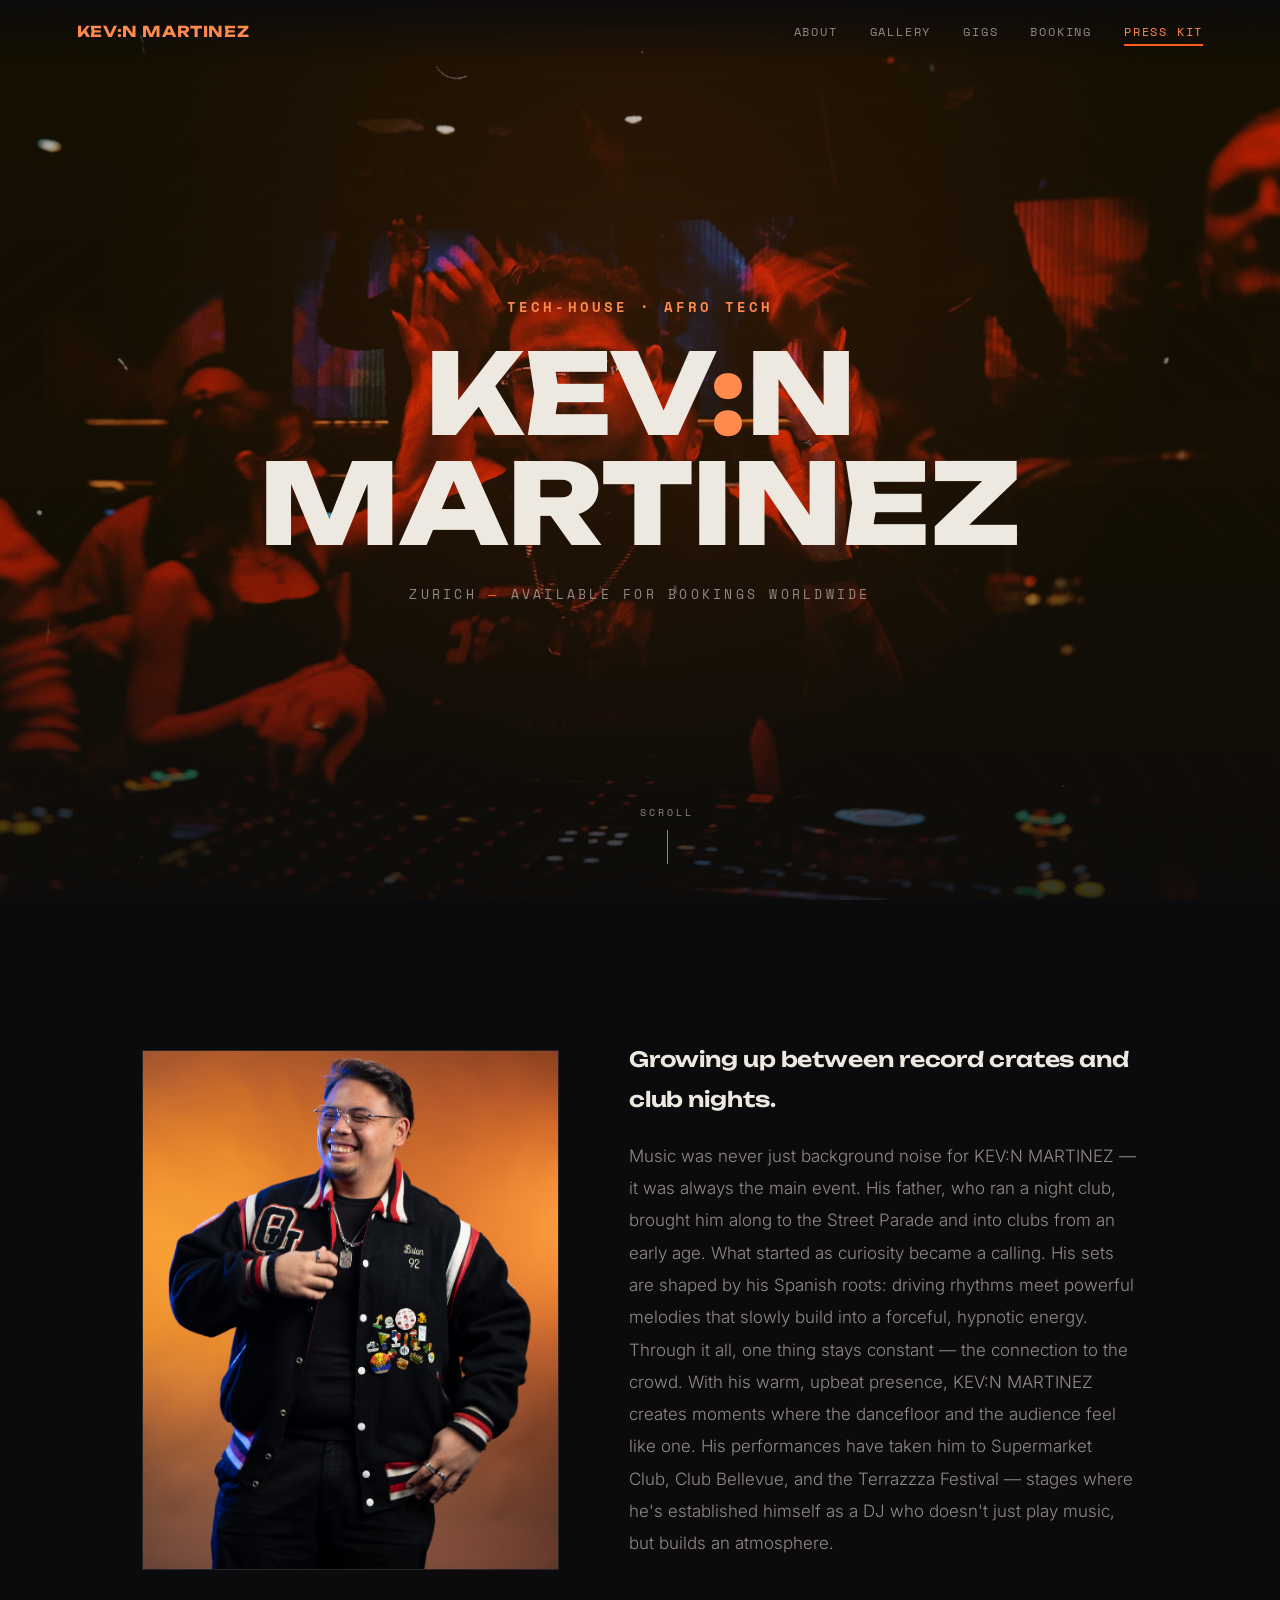
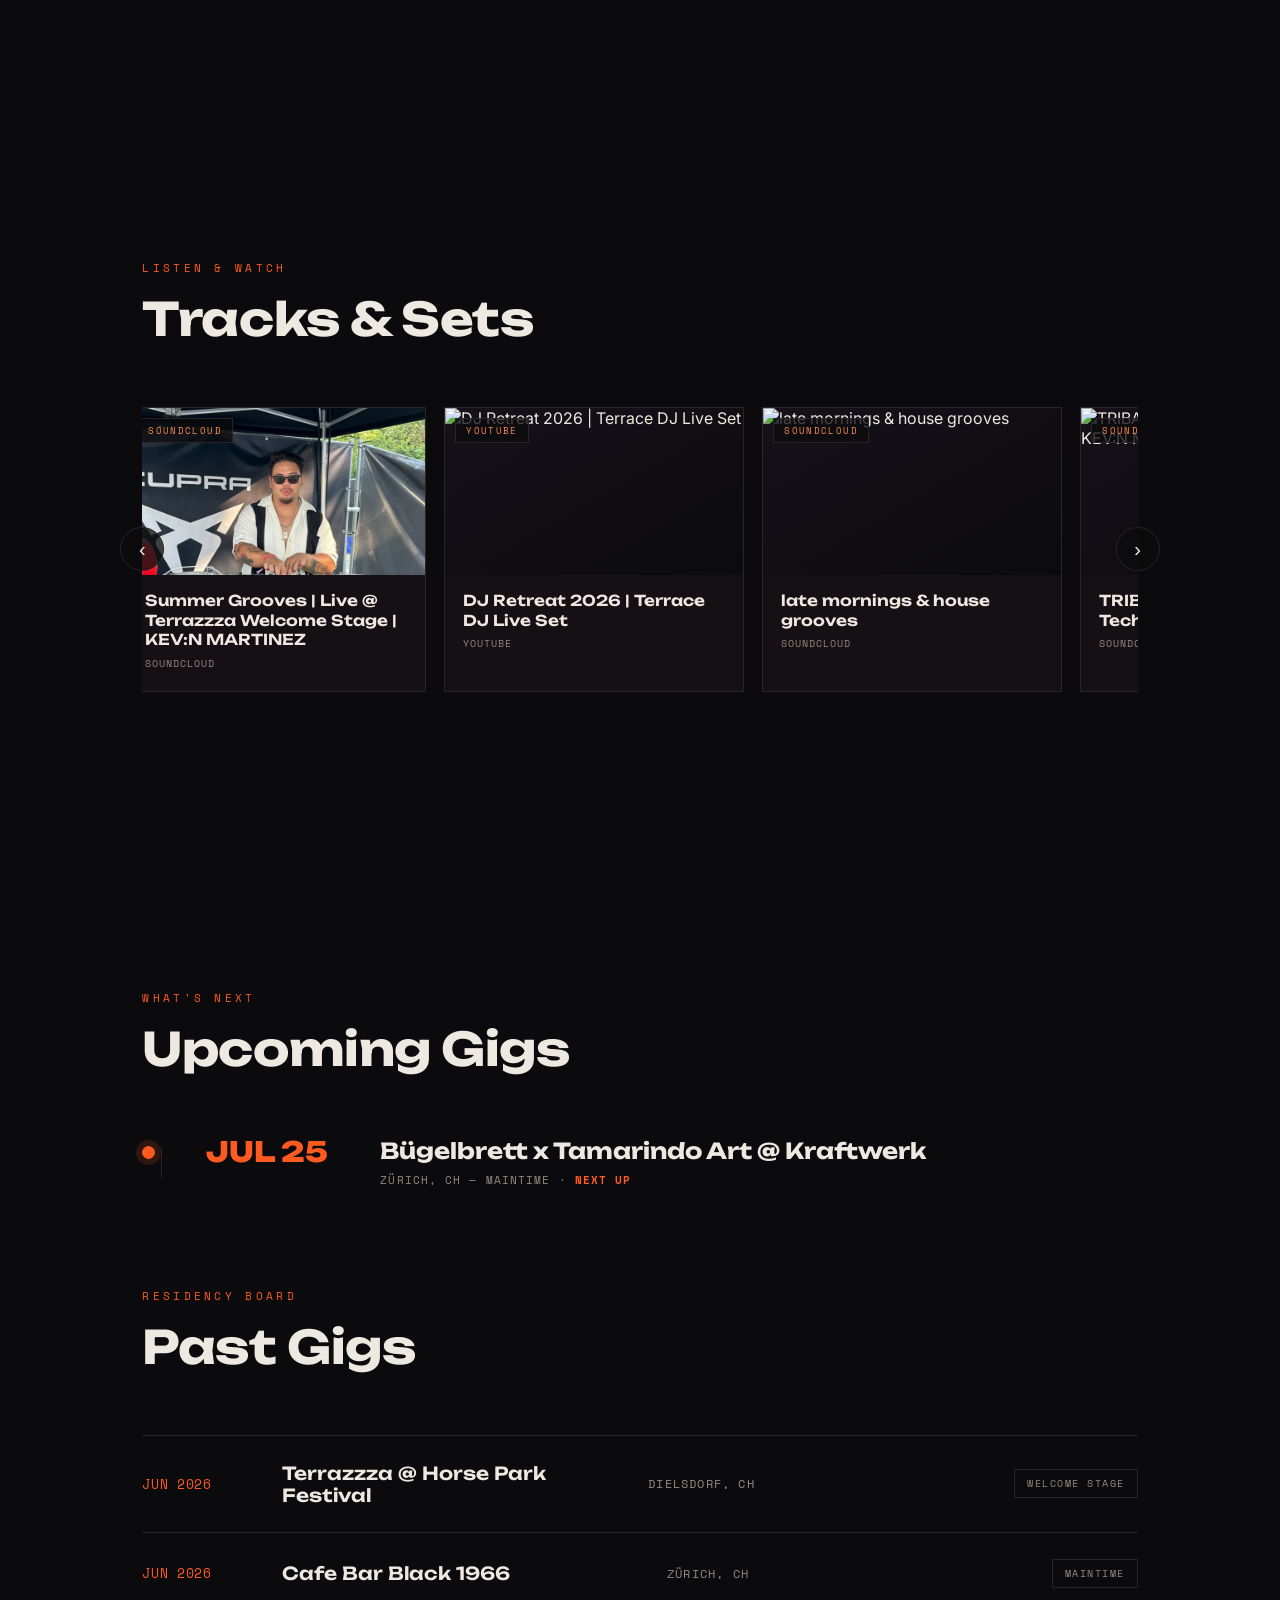
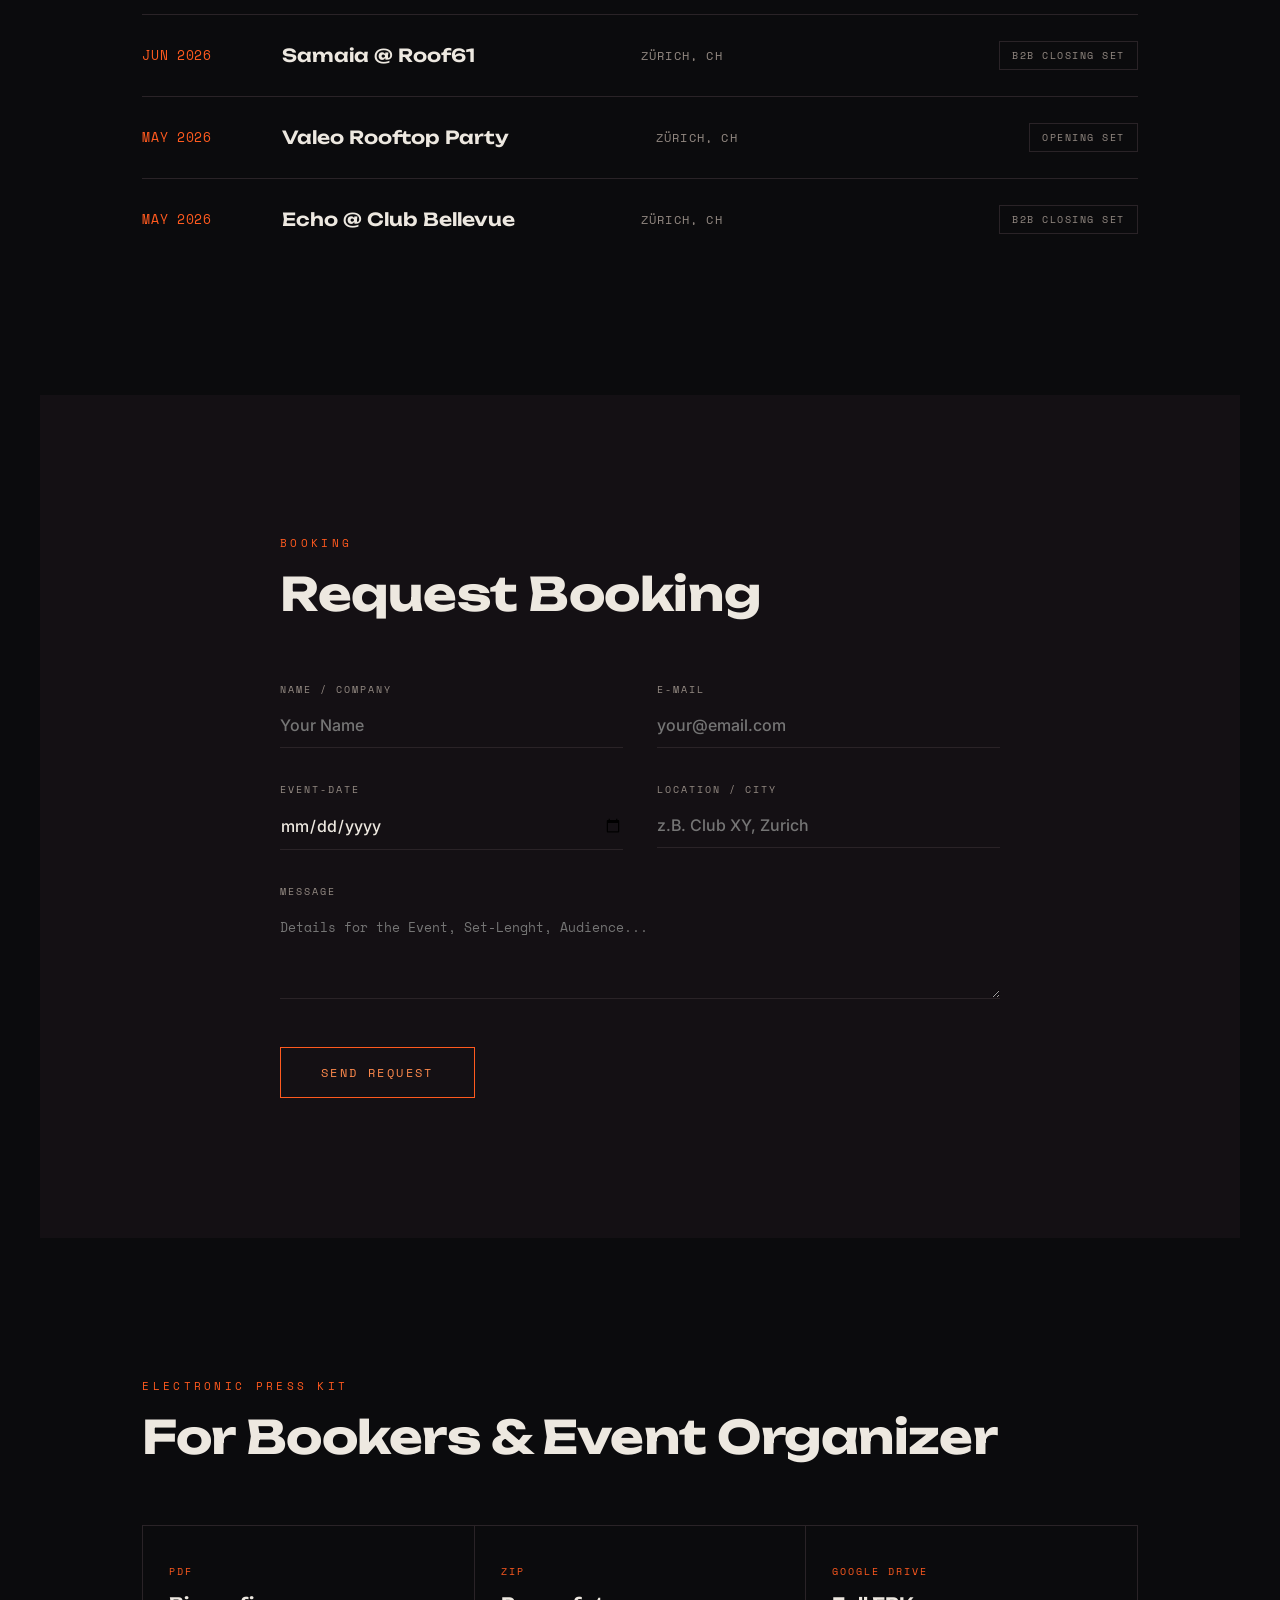
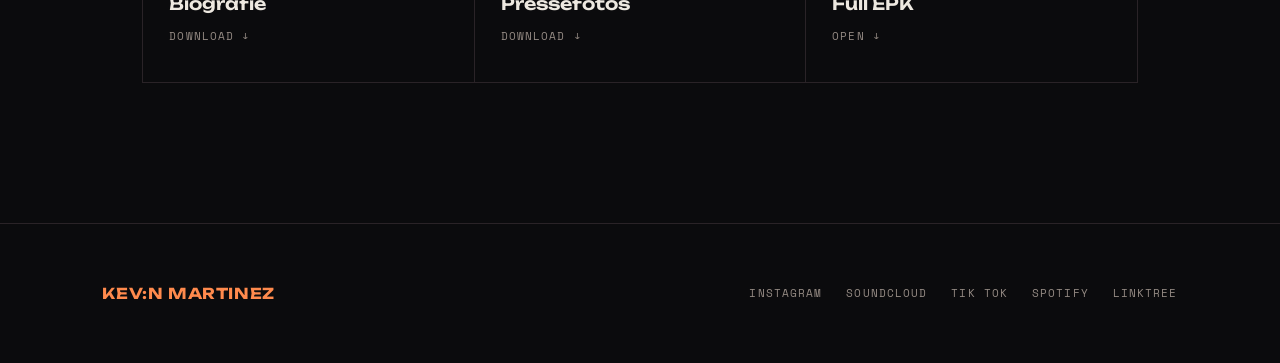
==== index.html @ 7031cc28 "Initial commit via Netlify [skip ci]" ====
<!DOCTYPE html>
<html lang="de">
<head>
<meta charset="UTF-8">
<meta name="viewport" content="width=device-width, initial-scale=1.0">
<title>KEV:N MARTINEZ — Tech-House / Afro Tech</title>
<link rel="preconnect" href="https://fonts.googleapis.com">
<link href="https://fonts.googleapis.com/css2?family=Unbounded:wght@400;600;700;800;900&family=Inter:wght@400;500;600;700;800&family=Space+Mono:wght@400;700&display=swap" rel="stylesheet">
<style>
  :root{
    --bg:#0b0b0d;
    --bg-alt:#141014;
    --wine:#3d1a24;
    --accent:#ff5a1f;
    --accent-bright:#ff8a4d;
    --text:#ede8e0;
    --text-dim:#948a83;
    --line:#2a2327;
  }
  *{margin:0;padding:0;box-sizing:border-box;}
  html{scroll-behavior:smooth;}
  body{
    background:var(--bg);
    color:var(--text);
    font-family:'Inter', sans-serif;
    font-weight:400;
    overflow-x:hidden;
  }
  .mono{font-family:'Space Mono', monospace;}
  .display{ font-family:'Unbounded', sans-serif; }
  a{color:inherit;text-decoration:none;}

  /* ===== Nav ===== */
  nav{
    position:fixed; top:0; left:0; right:0; z-index:100;
    display:flex; justify-content:space-between; align-items:center;
    padding:22px 6%;
    background:linear-gradient(to bottom, rgba(11,11,13,0.9), transparent);
    font-family:'Space Mono', monospace;
    font-size:12px; letter-spacing:0.15em; text-transform:uppercase;
  }
  nav .logo{font-family:'Unbounded', sans-serif; font-weight:700; font-size:15px; letter-spacing:0.04em; color:var(--accent-bright);}
  nav ul{list-style:none; display:flex; gap:32px;}
  nav ul li a{color:var(--text-dim); transition:color .3s; position:relative; padding-bottom:6px;}
  nav ul li a:hover{color:var(--accent);}
  nav ul li a::after{
    content:""; position:absolute; left:0; right:100%; bottom:0; height:2px;
    background:var(--accent); transition:right .3s ease;
  }
  nav ul li a:hover::after{ right:0; }
  nav ul li a.active{ color:var(--accent-bright); }
  nav ul li a.active::after{ right:0; }
  .nav-links{display:flex;}
  @media(max-width:800px){ .nav-links{display:none;} }

  /* ===== Hero ===== */
  .hero{
    position:relative;
    height:100vh; min-height:640px;
    display:flex; flex-direction:column; align-items:center; justify-content:center;
    text-align:center;
    padding:0 5%;
    background:var(--bg);
    overflow:hidden;
  }
  .hero-bg{
    position:absolute; inset:0; z-index:0;
    background-image:url('images/hero-bg.jpg');
    background-size:cover; background-position:center;
  }
  .hero-overlay{
    position:absolute; inset:0; z-index:1;
    background:
      radial-gradient(ellipse at 50% 30%, rgba(255,90,31,0.10), transparent 60%),
      linear-gradient(to bottom, rgba(11,11,13,0.15) 0%, rgba(11,11,13,0.25) 55%, rgba(11,11,13,0.8) 100%);
  }
  .hero-content{ position:relative; z-index:2; display:flex; flex-direction:column; align-items:center; }
  .hero::before{
    content:"";
    position:absolute; inset:0; z-index:1;
    background-image:
      repeating-radial-gradient(circle at 50% 120%, transparent 0, transparent 40px, rgba(255,90,31,0.025) 41px, rgba(255,90,31,0.025) 42px);
    pointer-events:none;
  }
  .eyebrow{
    font-family:'Space Mono', monospace;
    font-size:14px; font-weight:700; letter-spacing:0.22em; text-transform:uppercase;
    color:var(--accent-bright); margin-bottom:22px;
    opacity:0; animation:fadeUp 1s ease forwards .2s;
  }
  .hero h1{
    font-family:'Unbounded', sans-serif;
    font-size:clamp(46px, 10vw, 112px);
    font-weight:800;
    letter-spacing:-0.01em;
    line-height:0.98;
    color:var(--text);
    opacity:0; animation:fadeUp 1.1s ease forwards .4s;
  }
  .hero h1 .colon{color:var(--accent-bright); font-style:normal;}
  .hero .sub{
    margin-top:26px;
    font-family:'Space Mono', monospace;
    font-size:13px; letter-spacing:0.25em; text-transform:uppercase;
    color:var(--text-dim);
    opacity:0; animation:fadeUp 1s ease forwards .65s;
  }
  .hero .sub span{color:var(--accent);}
  .scroll-hint{
    position:absolute; bottom:36px; left:50%; transform:translateX(-50%); z-index:2;
    font-family:'Space Mono', monospace; font-size:10px; letter-spacing:0.3em;
    color:var(--text-dim); text-transform:uppercase;
    opacity:0; animation:fadeUp 1s ease forwards 1s;
  }
  .scroll-hint::after{
    content:""; display:block; width:1px; height:34px; background:var(--accent);
    margin:10px auto 0; animation:pulseLine 2s ease-in-out infinite;
  }
  @keyframes fadeUp{ from{opacity:0; transform:translateY(18px);} to{opacity:1; transform:translateY(0);} }
  @keyframes pulseLine{ 0%,100%{opacity:0.2;} 50%{opacity:1;} }

  /* ===== Section shell ===== */
  section{ padding:140px 8%; max-width:1200px; margin:0 auto; }
  .hero{ max-width:none; margin:0; padding:0 5%; }
  .section-head{ margin-bottom:60px; }
  .section-head .num{
    font-family:'Space Mono', monospace; font-size:11px; letter-spacing:0.3em;
    color:var(--accent); text-transform:uppercase; display:block; margin-bottom:14px;
  }
  .section-head h2{
    font-family:'Unbounded', sans-serif;
    font-size:clamp(28px, 3.6vw, 46px); font-weight:700; letter-spacing:-0.01em; color:var(--text);
  }
  .reveal{ opacity:0; transform:translateY(24px); transition:opacity .8s ease, transform .8s ease; }
  .reveal.in{ opacity:1; transform:translateY(0); }

  /* ===== About ===== */
  .about{ display:grid; grid-template-columns:0.9fr 1.1fr; gap:70px; align-items:center; }
  @media(max-width:800px){ .about{ grid-template-columns:1fr; } }
  .portrait{
    aspect-ratio:4/5; border:1px solid var(--line);
    background:
      repeating-linear-gradient(135deg, rgba(255,90,31,0.06) 0px, rgba(255,90,31,0.06) 1px, transparent 1px, transparent 14px),
      linear-gradient(160deg, #1a1417, #0b0b0d 70%);
    position:relative; display:flex; align-items:center; justify-content:center;
  }
  .portrait img{
  width:100%;
  height:100%;
  object-fit:cover;
  display:block;
}
  .portrait span{
    font-family:'Space Mono', monospace; font-size:11px; letter-spacing:0.2em;
    color:var(--text-dim); text-transform:uppercase; text-align:center; padding:0 20%;
  }
  .about p{ color:var(--text-dim); font-size:17px; line-height:1.9; font-weight:300; margin-bottom:20px; }
  .about p.lead{ font-family:'Unbounded', sans-serif; color:var(--text); font-size:21px; font-weight:600; letter-spacing:-0.005em; }

  /* ===== Press kit ===== */
  .press-grid{ display:grid; grid-template-columns:repeat(3, 1fr); gap:1px; background:var(--line); border:1px solid var(--line); }
  @media(max-width:800px){ .press-grid{ grid-template-columns:repeat(2, 1fr); } }
  .press-item{
    background:var(--bg); padding:38px 26px; display:flex; flex-direction:column; gap:14px;
    transition:background .3s;
  }
  .press-item:hover{ background:var(--bg-alt); }
  .press-item .mono{ font-size:10px; letter-spacing:0.2em; color:var(--accent); text-transform:uppercase; }
  .press-item h3{ font-family:'Unbounded', sans-serif; font-size:17px; font-weight:600; }
  .press-item .dl{
    margin-top:auto; font-family:'Space Mono', monospace; font-size:11px; letter-spacing:0.1em;
    color:var(--text-dim); display:flex; align-items:center; gap:8px; text-transform:uppercase;
  }
  .press-item:hover .dl{ color:var(--accent-bright); }
  .press-item .dl::after{ content:"↓"; }

  /* ===== Live Sets (auto-scrolling carousel) ===== */
  .sets-wrapper{ position:relative; }
  .sets-track{
    display:flex; gap:18px; overflow-x:auto; padding-bottom:18px;
    -ms-overflow-style:none; scrollbar-width:none;
  }
  .sets-track::-webkit-scrollbar{ display:none; }
  .sets-arrow{
    position:absolute; top:calc(50% - 9px); transform:translateY(-50%); z-index:2;
    width:44px; height:44px; border-radius:50%; border:1px solid var(--line);
    background:rgba(11,11,13,0.75); color:var(--text); font-size:20px; line-height:1;
    cursor:pointer; display:flex; align-items:center; justify-content:center;
    transition:background .3s, border-color .3s, color .3s;
  }
  .sets-arrow:hover{ background:var(--accent); border-color:var(--accent); color:#0b0b0d; }
  .sets-arrow.prev{ left:-22px; }
  .sets-arrow.next{ right:-22px; }
  @media(max-width:700px){
    .sets-arrow{ width:36px; height:36px; font-size:16px; }
    .sets-arrow.prev{ left:-8px; }
    .sets-arrow.next{ right:-8px; }
  }
  .set-card{
    flex:0 0 auto; scroll-snap-align:start;
    width:300px; border:1px solid var(--line); background:var(--bg-alt);
    display:block; cursor:pointer;
  }
  .set-thumb{
    aspect-ratio:16/9; position:relative; overflow:hidden;
    background:linear-gradient(150deg, #16111a, #0b0b0d);
  }
  .set-thumb img{ width:100%; height:100%; object-fit:cover; display:block; transition:transform .4s ease; }
  .set-card:hover .set-thumb img{ transform:scale(1.06); }
  .set-thumb .fallback{
    position:absolute; inset:0; display:flex; align-items:center; justify-content:center;
    font-family:'Space Mono', monospace; font-size:10px; letter-spacing:0.15em;
    color:var(--text-dim); text-align:center; padding:0 20px; text-transform:uppercase;
  }
  .set-thumb .play{
    position:absolute; inset:0; display:flex; align-items:center; justify-content:center;
    opacity:0; transition:opacity .3s ease; background:rgba(11,11,13,0.35);
  }
  .set-card:hover .set-thumb .play{ opacity:1; }
  .set-thumb .play span{
    width:52px; height:52px; border-radius:50%; border:1px solid var(--accent-bright);
    display:flex; align-items:center; justify-content:center; color:var(--accent-bright);
    font-size:16px; background:rgba(11,11,13,0.5);
  }
  .set-badge{
    position:absolute; top:10px; left:10px; z-index:1;
    font-family:'Space Mono', monospace; font-size:9px; letter-spacing:0.15em; text-transform:uppercase;
    padding:5px 10px; background:rgba(11,11,13,0.75); color:var(--accent-bright);
    border:1px solid var(--line);
  }
  .set-info{ padding:16px 18px 20px; }
  .set-info h3{ font-family:'Unbounded', sans-serif; font-size:15px; font-weight:600; margin-bottom:6px; line-height:1.3; }
  .set-info .meta{ font-family:'Space Mono', monospace; font-size:10px; letter-spacing:0.1em; color:var(--text-dim); text-transform:uppercase; }

  /* ===== Editorial Timeline (upcoming gigs) ===== */
  .timeline{ position:relative; }
  .timeline::before{
    content:""; position:absolute; left:19px; top:10px; bottom:10px; width:1px;
    background:var(--line); z-index:0;
  }
  .timeline-item{
    display:grid; grid-template-columns:40px 150px 1fr; align-items:start; gap:24px;
    position:relative; padding-bottom:52px;
  }
  .timeline-item:last-child{ padding-bottom:0; }
  @media(max-width:640px){
    .timeline-item{ grid-template-columns:40px 1fr; }
    .timeline-item .timeline-date{ grid-column:2; }
    .timeline-item .timeline-content{ grid-column:2; margin-top:6px; }
  }
  .timeline-marker{
    width:13px; height:13px; border-radius:50%; border:1px solid var(--text-dim);
    background:var(--bg); position:relative; z-index:1; margin-top:9px;
  }
  .timeline-item.next-up .timeline-marker{
    background:var(--accent); border-color:var(--accent);
    box-shadow:0 0 0 6px rgba(255,90,31,0.15);
  }
  .timeline-date{
    font-family:'Unbounded', sans-serif; font-weight:800; font-size:28px; line-height:1.05;
    color:var(--text-dim); letter-spacing:-0.01em;
  }
  .timeline-item.next-up .timeline-date{ color:var(--accent); }
  .timeline-content h3{ font-family:'Unbounded', sans-serif; font-weight:700; font-size:22px; margin-bottom:8px; }
  .timeline-content .meta{
    font-family:'Space Mono', monospace; font-size:11px; letter-spacing:0.1em;
    text-transform:uppercase; color:var(--text-dim);
  }
  .timeline-content .meta .next-tag{ color:var(--accent); font-weight:700; }

  /* ===== Residency board (past gigs) — signature element ===== */
  .board{ border-top:1px solid var(--line); }
  .board-scroll{
    max-height:420px; overflow-y:auto;
    -ms-overflow-style:none; scrollbar-width:thin; scrollbar-color:var(--accent) transparent;
  }
  .board-scroll::-webkit-scrollbar{ width:5px; }
  .board-scroll::-webkit-scrollbar-thumb{ background:var(--line); }
  .board-scroll::-webkit-scrollbar-thumb:hover{ background:var(--accent); }
  .board-row{
    display:grid; grid-template-columns:120px 1fr 1fr auto; align-items:center;
    gap:20px; padding:26px 0; border-bottom:1px solid var(--line);
    transition:padding-left .3s;
  }
  .board-row:hover{ padding-left:14px; background:linear-gradient(to right, rgba(255,90,31,0.05), transparent 40%); }
  @media(max-width:700px){ .board-row{ grid-template-columns:1fr; gap:6px; padding:22px 0; } }
  .board-row .date{ font-family:'Space Mono', monospace; font-size:13px; color:var(--accent); letter-spacing:0.05em; }
  .board-row .venue{ font-family:'Unbounded', sans-serif; font-size:18px; font-weight:600; }
  .board-row .city{ font-family:'Space Mono', monospace; font-size:12px; color:var(--text-dim); letter-spacing:0.1em; text-transform:uppercase; }
  .board-row .tag{
    font-family:'Space Mono', monospace; font-size:10px; letter-spacing:0.15em; text-transform:uppercase;
    color:var(--text-dim); border:1px solid var(--line); padding:6px 12px; justify-self:end;
  }
  @media(max-width:700px){ .board-row .tag{ justify-self:start; } }

  /* ===== Booking ===== */
  .booking{ background:var(--bg-alt); }
  .booking-inner{ max-width:720px; margin:0 auto; }
  form{ display:flex; flex-direction:column; gap:34px; margin-top:20px; }
  .row2{ display:grid; grid-template-columns:1fr 1fr; gap:34px; }
  @media(max-width:600px){ .row2{ grid-template-columns:1fr; } }
  .field{ position:relative; }
  .field label{
    display:block; font-family:'Space Mono', monospace; font-size:10px; letter-spacing:0.2em;
    text-transform:uppercase; color:var(--text-dim); margin-bottom:10px;
  }
  .field input, .field textarea{
    width:100%; background:transparent; border:none; border-bottom:1px solid var(--line);
    color:var(--text); font-family:'Inter', sans-serif; font-weight:500; font-size:16px; padding:8px 0 12px;
    outline:none; transition:border-color .3s;
  }
  .field input:focus, .field textarea:focus{ border-color:var(--accent); }
  .field textarea{ resize:vertical; min-height:90px; font-family:'Space Mono', monospace; font-size:13px; }
  .submit-btn{
    margin-top:10px; align-self:flex-start;
    background:transparent; border:1px solid var(--accent); color:var(--accent-bright);
    font-family:'Space Mono', monospace; font-size:12px; letter-spacing:0.2em; text-transform:uppercase;
    padding:16px 40px; cursor:pointer; transition:background .3s, color .3s;
  }
  .submit-btn:hover{ background:var(--accent); color:#0b0b0d; }
  .form-note{ margin-top:18px; font-family:'Space Mono', monospace; font-size:11px; color:var(--text-dim); }

  /* ===== Footer ===== */
  footer{
    padding:60px 8%; display:flex; justify-content:space-between; align-items:center;
    border-top:1px solid var(--line); font-family:'Space Mono', monospace; font-size:11px;
    color:var(--text-dim); letter-spacing:0.1em; text-transform:uppercase;
  }
  footer .flogo{ font-family:'Unbounded', sans-serif; font-weight:700; font-size:15px; color:var(--accent-bright); text-transform:none; letter-spacing:0.04em; }
  footer .socials{ display:flex; gap:24px; }
  footer .socials a:hover{ color:var(--accent); }
  @media(max-width:600px){ footer{ flex-direction:column; gap:20px; text-align:center; } }
</style>
</head>
<body>

<nav>
  <div class="logo">KEV:N MARTINEZ</div>
  <ul class="nav-links">
    <li><a href="#about">About</a></li>
    <li><a href="#gallery">Gallery</a></li>
    <li><a href="#gigs">Gigs</a></li>
    <li><a href="#booking">Booking</a></li>
    <li><a href="#press">Press Kit</a></li>
  </ul>
</nav>

<section class="hero">
  <div class="hero-bg"></div>
  <div class="hero-overlay"></div>
  <div class="hero-content">
    <span class="eyebrow">Tech-House · Afro Tech</span>
    <h1>KEV<span class="colon">:</span>N<br>MARTINEZ</h1>
    <div class="sub">Zurich <span>—</span> Available for Bookings Worldwide</div>
  </div>
  <div class="scroll-hint">Scroll</div>
</section>

<section id="about">
  <div class="about reveal">
    <div class="portrait"><img src="images/about.jpg" alt="KEV:N MARTINEZ portrait"></div>
    <div>
      <p class="lead">Growing up between record crates and club nights.</p>
      <p>Music was never just background noise for KEV:N MARTINEZ — it was always the main event. His father, who ran a night club, brought him along to the Street Parade and into clubs from an early age. What started as curiosity became a calling.
His sets are shaped by his Spanish roots: driving rhythms meet powerful melodies that slowly build into a forceful, hypnotic energy. Through it all, one thing stays constant — the connection to the crowd. With his warm, upbeat presence, KEV:N MARTINEZ creates moments where the dancefloor and the audience feel like one.
His performances have taken him to Supermarket Club, Club Bellevue, and the Terrazzza Festival — stages where he's established himself as a DJ who doesn't just play music, but builds an atmosphere.
    </div>
  </div>
</section>

<section id="gallery">
  <div class="section-head reveal">
    <span class="num">Listen &amp; Watch</span>
    <h2>Tracks & Sets</h2>
  </div>
  <!-- Wird automatisch aus SETS_LIST weiter unten im Code gebaut. -->
  <div class="sets-wrapper reveal">
    <button class="sets-arrow prev" type="button" aria-label="Zurück">‹</button>
    <div class="sets-track" id="setsTrack"></div>
    <button class="sets-arrow next" type="button" aria-label="Weiter">›</button>
  </div>
</section>

<section id="gigs">
  <div class="section-head reveal">
    <span class="num">What's Next</span>
    <h2>Upcoming Gigs</h2>
  </div>
  <!-- Wird automatisch aus UPCOMING_LIST weiter unten im Code gebaut. -->
  <div class="timeline reveal" id="upcomingBoard"></div>

  <div class="section-head reveal" style="margin-top:100px;">
    <span class="num">Residency Board</span>
    <h2>Past Gigs</h2>
  </div>
  <!-- Wird automatisch aus GIGS_LIST weiter unten im Code gebaut. -->
  <div class="board board-scroll reveal" id="gigsBoard"></div>
</section>

<section id="booking" class="booking">
  <div class="booking-inner">
    <div class="section-head reveal">
      <span class="num">Booking</span>
      <h2>Request Booking</h2>
    </div>
    <!-- WICHTIG: Damit Anfragen bei dir ankommen, brauchst du einen kostenlosen
         Formspree-Account:
         1. Gehe auf https://formspree.io und erstelle ein kostenloses Konto
         2. Erstelle ein neues Formular, du bekommst eine Endpoint-URL wie
            https://formspree.io/f/abcdwxyz
         3. Ersetze unten "YOUR_FORM_ID" durch den Teil nach /f/ aus deiner URL
         4. Formspree schickt dir jede Anfrage direkt per Mail zu -->
    <form class="reveal" action="https://formspree.io/f/mbdvqvqd" method="POST">
      <div class="row2">
        <div class="field">
          <label>Name / Company</label>
          <input type="text" name="name" placeholder="Your Name" required>
        </div>
        <div class="field">
          <label>E-Mail</label>
          <input type="email" name="email" placeholder="your@email.com" required>
        </div>
      </div>
      <div class="row2">
        <div class="field">
          <label>Event-Date</label>
          <input type="date" name="event_date">
        </div>
        <div class="field">
          <label>Location / City</label>
          <input type="text" name="location" placeholder="z.B. Club XY, Zurich">
        </div>
      </div>
      <div class="field">
        <label>Message</label>
        <textarea name="message" placeholder="Details for the Event, Set-Lenght, Audience..."></textarea>
      </div>
      <button class="submit-btn" type="submit">Send Request</button>
    </form>
  </div>
</section>

<section id="press">
  <div class="section-head reveal">
    <span class="num">Electronic Press Kit</span>
    <h2>For Bookers & Event Organizer</h2>
  </div>
  <!-- Lege deine echten Dateien in einen Ordner namens "files" neben der HTML-Datei,
       mit genau diesen Dateinamen (oder passe die href-Pfade unten an deine Namen an). -->
  <div class="press-grid reveal">
    <a class="press-item" href="files/KEVN_MARTINEZ_Presskit.pdf" download>
      <span class="mono">PDF</span>
      <h3>Biografie</h3>
      <span class="dl">Download</span>
    </a>
    <a class="press-item" href="files/PHOTOS.zip" download>
      <span class="mono">ZIP</span>
      <h3>Pressefotos</h3>
      <span class="dl">Download</span>
    </a>
    <a class="press-item" href="https://drive.google.com/drive/folders/1b5oLOned5Zqsk5WAZ9N0EfkkB3RFWRX1?usp=sharing" target="_blank" rel="noopener">
      <span class="mono">Google Drive</span>
      <h3>Full EPK</h3>
      <span class="dl">Open</span>
    </a>
  </div>
</section>

<footer>
  <div class="flogo">KEV:N MARTINEZ</div>
  <div class="socials">
    <a href="https://www.instagram.com/kevinmartinez.ofc/?hl=en" target="_blank" rel="noopener">Instagram</a>
    <a href="https://soundcloud.com/kevinmartinez_ofc" target="_blank" rel="noopener">SoundCloud</a>
    <a href="https://www.tiktok.com/@kevinmartinez.ofc" target="_blank" rel="noopener">Tik Tok</a>
    <a href="https://open.spotify.com/intl-de/artist/2FLgQJ3Yjln9B99x1Y5ydB?si=hkx77-1WSR6pu2xVigudIQ" target="_blank" rel="noopener">Spotify</a>
    <a href="https://linktr.ee/kevinmartinez.ofc" target="_blank" rel="noopener">Linktree</a>
  </div>
</footer>

<script>
  // ============================================================
  // DEINE UPCOMING GIGS — WICHTIG: der zeitlich nächste Gig muss
  // immer ZUERST in der Liste stehen (er bekommt automatisch den
  // "NEXT UP"-Marker). date-Format: "JUL 11" (Monat + Tag).
  // ============================================================
  const UPCOMING_LIST = [
    { date:"JUL 25", venue:"Bügelbrett x Tamarindo Art @ Kraftwerk",        city:"Zürich, CH", tag:"Maintime" },
  ];

  // ============================================================
  // DEINE PAST GIGS — hier einfach eine Zeile pro Gig hinzufügen,
  // ändern oder löschen. Keine andere Stelle im Code anfassen.
  // Reihenfolge ist egal, neuester Gig kann oben oder unten stehen.
  // ============================================================
  const GIGS_LIST = [
    { date:"JUN 2026", venue:"Terrazzza @ Horse Park Festival",     city:"Dielsdorf, CH",  tag:"Welcome Stage" },
    { date:"JUN 2026", venue:"Cafe Bar Black 1966",     city:"Zürich, CH",     tag:"Maintime" },
    { date:"JUN 2026", venue:"Samaia @ Roof61",                  city:"Zürich, CH",     tag:"B2B Closing Set" },
    { date:"MAY 2026", venue:"Valeo Rooftop Party",           city:"Zürich, CH",      tag:"Opening Set" },
    { date:"MAY 2026", venue:"Echo @ Club Bellevue",              city:"Zürich, CH",      tag:"B2B Closing Set" },
    { date:"MAY 2026", venue:"Bügelbrett @ Kraftwerk",              city:"Zürich, CH",      tag:"Opening Set" },  
    { date:"APR 2026", venue:"Ostertanz @ Club Bellevue",              city:"Zürich, CH",      tag:"Opening Set" },
    { date:"FEB 2026", venue:"Kurz Vor Tanz @ Supermarket",              city:"Zürich, CH",      tag:"Closing Set" },
    { date:"DEC 2025", venue:"Kurz Vor Tanz @ Club Bellevue",              city:"Zürich, CH",      tag:"Opening Set" },
  ];

  // ============================================================
  // DEINE LIVE SETS — eine Zeile pro Set. platform: "youtube" oder "soundcloud"
  // Bei YouTube reicht die videoId (aus der URL, z.B. youtube.com/watch?v=DIESER_TEIL)
  //   -> Thumbnail wird automatisch geholt, kein Bild-Upload nötig.
  // Bei SoundCloud gib ein eigenes Thumbnail an (Pfad in images/), sonst
  //   zeigt die Karte einen Platzhalter.
  // ============================================================
  const SETS_LIST = [
    { title:"Summer Grooves | Live @ Terrazzza Welcome Stage | KEV:N MARTINEZ", platform:"soundcloud", thumb:"images/terrazzza.jpeg", videoId:"mjnp7S6EMxBai7bVNB", url:"https://on.soundcloud.com/mjnp7S6EMxBai7bVNB" },
    { title:"DJ Retreat 2026 | Terrace DJ Live Set", platform:"youtube", videoId:"BpFuLNJQmUQ", url:"https://youtu.be/BpFuLNJQmUQ?t=3649" },
    { title:"late mornings & house grooves", platform:"soundcloud", thumb:"images/latemorning.JPG", videoId:"D4BqxBj0J8IHhCdpm6", url:"https://on.soundcloud.com/D4BqxBj0J8IHhCdpm6" },
    { title:"TRIBAL AWAKENING - Afro Tech | KEV:N MARTINEZ", platform:"soundcloud", thumb:"images/IMG_7550.jpg", videoId:"JVKKud24HI7fFXNfjU", url:"https://on.soundcloud.com/JVKKud24HI7fFXNfjU" },
    { title:"FUNDA LA SOL B2B KEV:N MARTINEZ - Tech-House Set | Colmar, France", platform:"youtube", videoId:"Ih4RW7lGpYY", url:"https://youtu.be/Ih4RW7lGpYY" },
    { title:"KEV:N MARTINEZ - Pulse (Extended Version) [FREE DL]", platform:"soundcloud", thumb:"images/Pulse.png", videoId:"JVKKud24HI7fFXNfjU", url:"https://on.soundcloud.com/sdBPeGJLmOjRyPaADb" },
    { title:"1 Year Kurz Vor Tanz | Live @ Supermarket Club", platform:"soundcloud", thumb:"images/supermarket.JPG", videoId:"qab1VxsCkPxDx3VY79", url:"https://on.soundcloud.com/qab1VxsCkPxDx3VY79" },       
  ];


  const setsTrack = document.getElementById('setsTrack');
  const renderSetCard = s => {
    const thumbSrc = s.thumb || (s.platform === 'youtube' && s.videoId ? `https://img.youtube.com/vi/${s.videoId}/hqdefault.jpg` : null);
    const thumbHtml = thumbSrc
      ? `<img src="${thumbSrc}" alt="${s.title}">`
      : `<div class="fallback">${s.title}<br>Thumbnail hier einfügen</div>`;
    const badge = s.platform === 'youtube' ? 'YouTube' : 'SoundCloud';
    return `
      <a class="set-card" href="${s.url}" target="_blank" rel="noopener">
        <div class="set-thumb">
          <span class="set-badge">${badge}</span>
          ${thumbHtml}
          <div class="play"><span>▶</span></div>
        </div>
        <div class="set-info">
          <h3>${s.title}</h3>
          <div class="meta">${badge}</div>
        </div>
      </a>
    `;
  };
  // Liste wird verdoppelt, damit das Auto-Scrollen nahtlos von vorne beginnen kann.
  setsTrack.innerHTML = SETS_LIST.map(renderSetCard).join('') + SETS_LIST.map(renderSetCard).join('');

  (() => {
    const loopWidth = setsTrack.scrollWidth / 2;
    let autoScroll = true;
    let resumeTimer = null;
    // scrollLeft wird vom Browser auf ganze Pixel gerundet — die Position wird
    // deshalb hier als Fliesskommazahl mitgeführt, sonst geht das +0.2/Frame verloren.
    let pos = setsTrack.scrollLeft;

    const pauseAuto = () => {
      autoScroll = false;
      clearTimeout(resumeTimer);
      resumeTimer = setTimeout(() => { autoScroll = true; }, 2500);
    };

    const tick = () => {
      if (autoScroll) {
        pos += 0.2;
        if (pos >= loopWidth) pos -= loopWidth;
        setsTrack.scrollLeft = pos;
      }
      requestAnimationFrame(tick);
    };
    requestAnimationFrame(tick);

    setsTrack.addEventListener('mouseenter', () => { autoScroll = false; });
    setsTrack.addEventListener('mouseleave', () => { autoScroll = true; });
    setsTrack.addEventListener('touchstart', pauseAuto, { passive:true });
    setsTrack.addEventListener('wheel', pauseAuto, { passive:true });

    const cardStep = () => (setsTrack.querySelector('.set-card')?.offsetWidth || 300) + 18;
    document.querySelector('.sets-arrow.prev').addEventListener('click', () => {
      pauseAuto();
      pos -= cardStep();
      if (pos < 0) pos += loopWidth;
      setsTrack.scrollLeft = pos;
    });
    document.querySelector('.sets-arrow.next').addEventListener('click', () => {
      pauseAuto();
      pos += cardStep();
      if (pos >= loopWidth) pos -= loopWidth;
      setsTrack.scrollLeft = pos;
    });
  })();

  const upcomingBoard = document.getElementById('upcomingBoard');
  upcomingBoard.innerHTML = UPCOMING_LIST.map((g, i) => `
    <div class="timeline-item ${i === 0 ? 'next-up' : ''}">
      <div class="timeline-marker"></div>
      <div class="timeline-date">${g.date}</div>
      <div class="timeline-content">
        <h3>${g.venue}</h3>
        <div class="meta">${g.city} — ${g.tag}${i === 0 ? ' · <span class="next-tag">NEXT UP</span>' : ''}</div>
      </div>
    </div>
  `).join('');

  const board = document.getElementById('gigsBoard');
  board.innerHTML = GIGS_LIST.map(g => `
    <div class="board-row">
      <div class="date mono">${g.date}</div>
      <div class="venue">${g.venue}</div>
      <div class="city mono">${g.city}</div>
      <div class="tag">${g.tag}</div>
    </div>
  `).join('');

  const revealEls = document.querySelectorAll('.reveal');
  const io = new IntersectionObserver((entries)=>{
    entries.forEach(e=>{ if(e.isIntersecting){ e.target.classList.add('in'); io.unobserve(e.target); } });
  }, { threshold:0.15 });
  revealEls.forEach(el=>io.observe(el));

  // Nav-Highlight: markiert den Link der Sektion, die gerade im Viewport ist.
  const navLinks = document.querySelectorAll('.nav-links a');
  const navSections = Array.from(navLinks).map(a => document.querySelector(a.getAttribute('href')));
  const navObserver = new IntersectionObserver((entries)=>{
    entries.forEach(entry=>{
      if (entry.isIntersecting) {
        const id = '#' + entry.target.id;
        navLinks.forEach(a => a.classList.toggle('active', a.getAttribute('href') === id));
      }
    });
  }, { rootMargin:'-40% 0px -55% 0px', threshold:0 });
  navSections.forEach(sec => { if (sec) navObserver.observe(sec); });
</script>

</body>
</html>
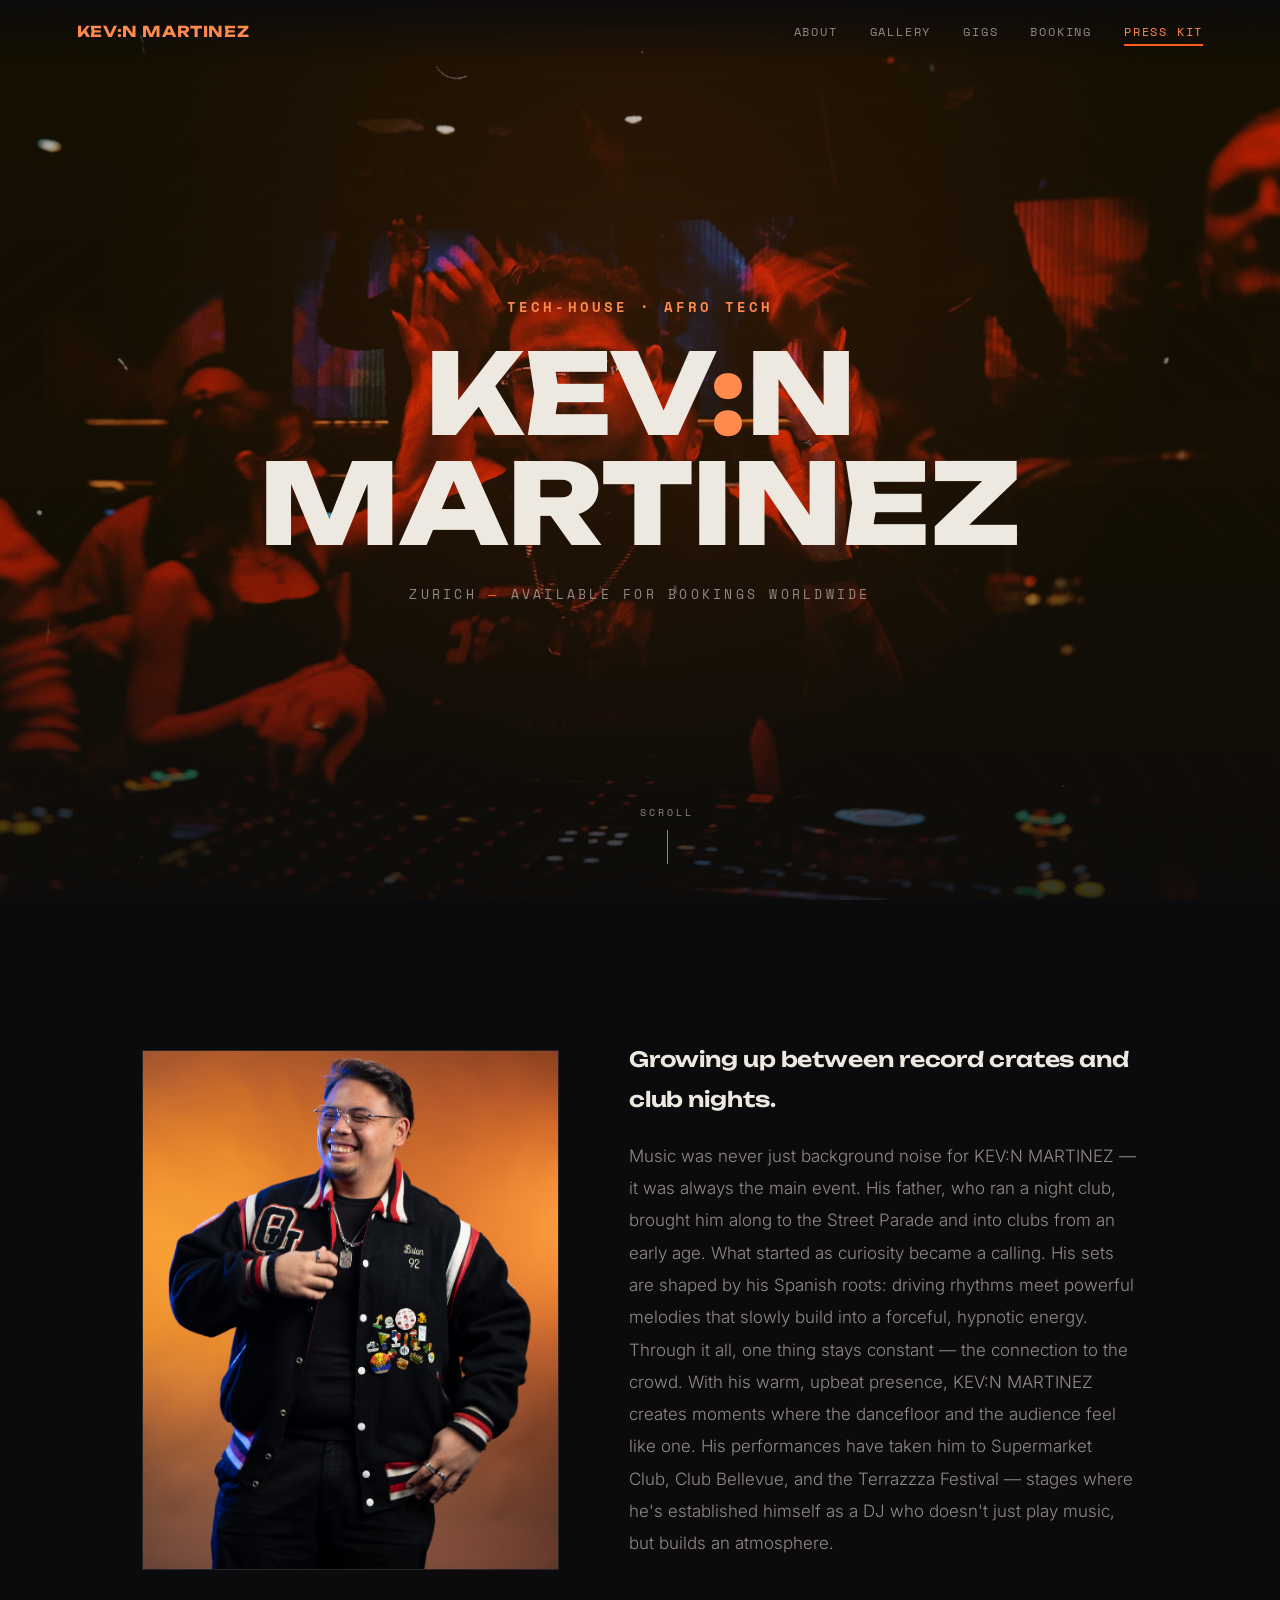
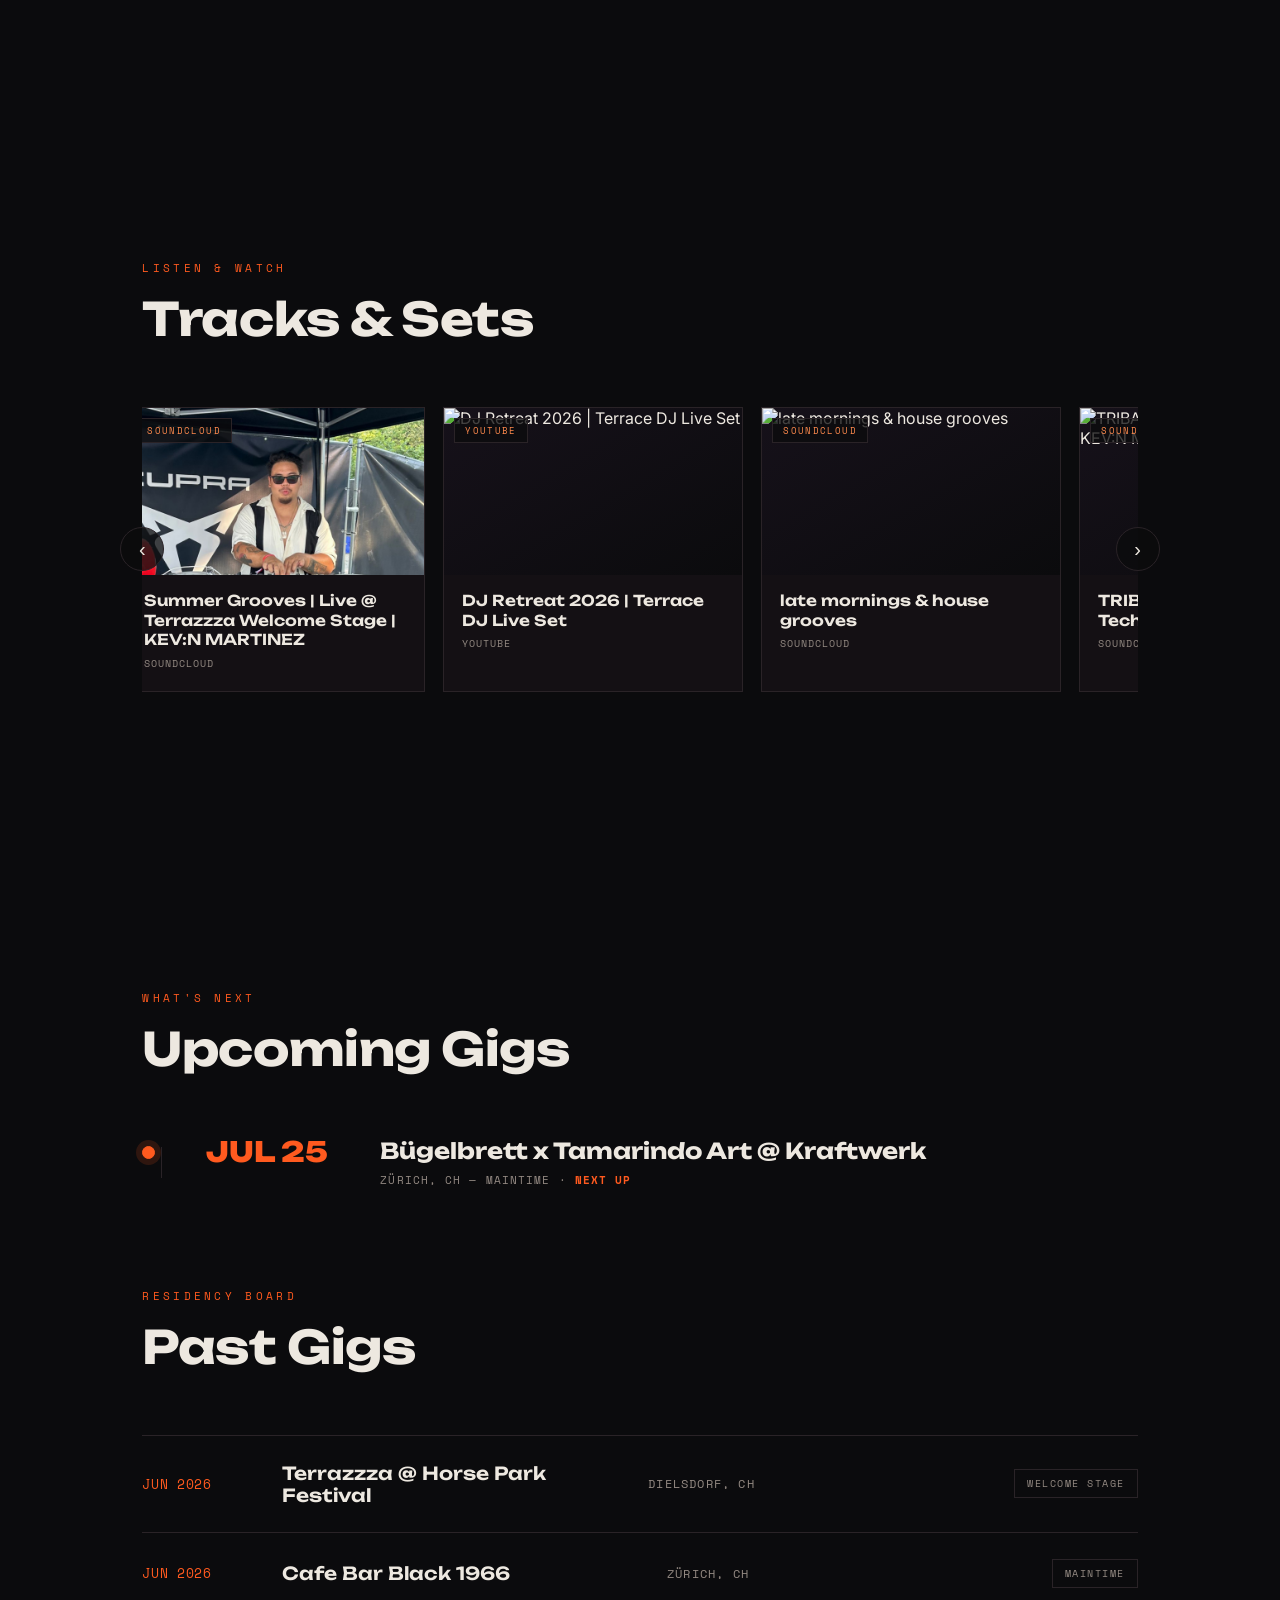
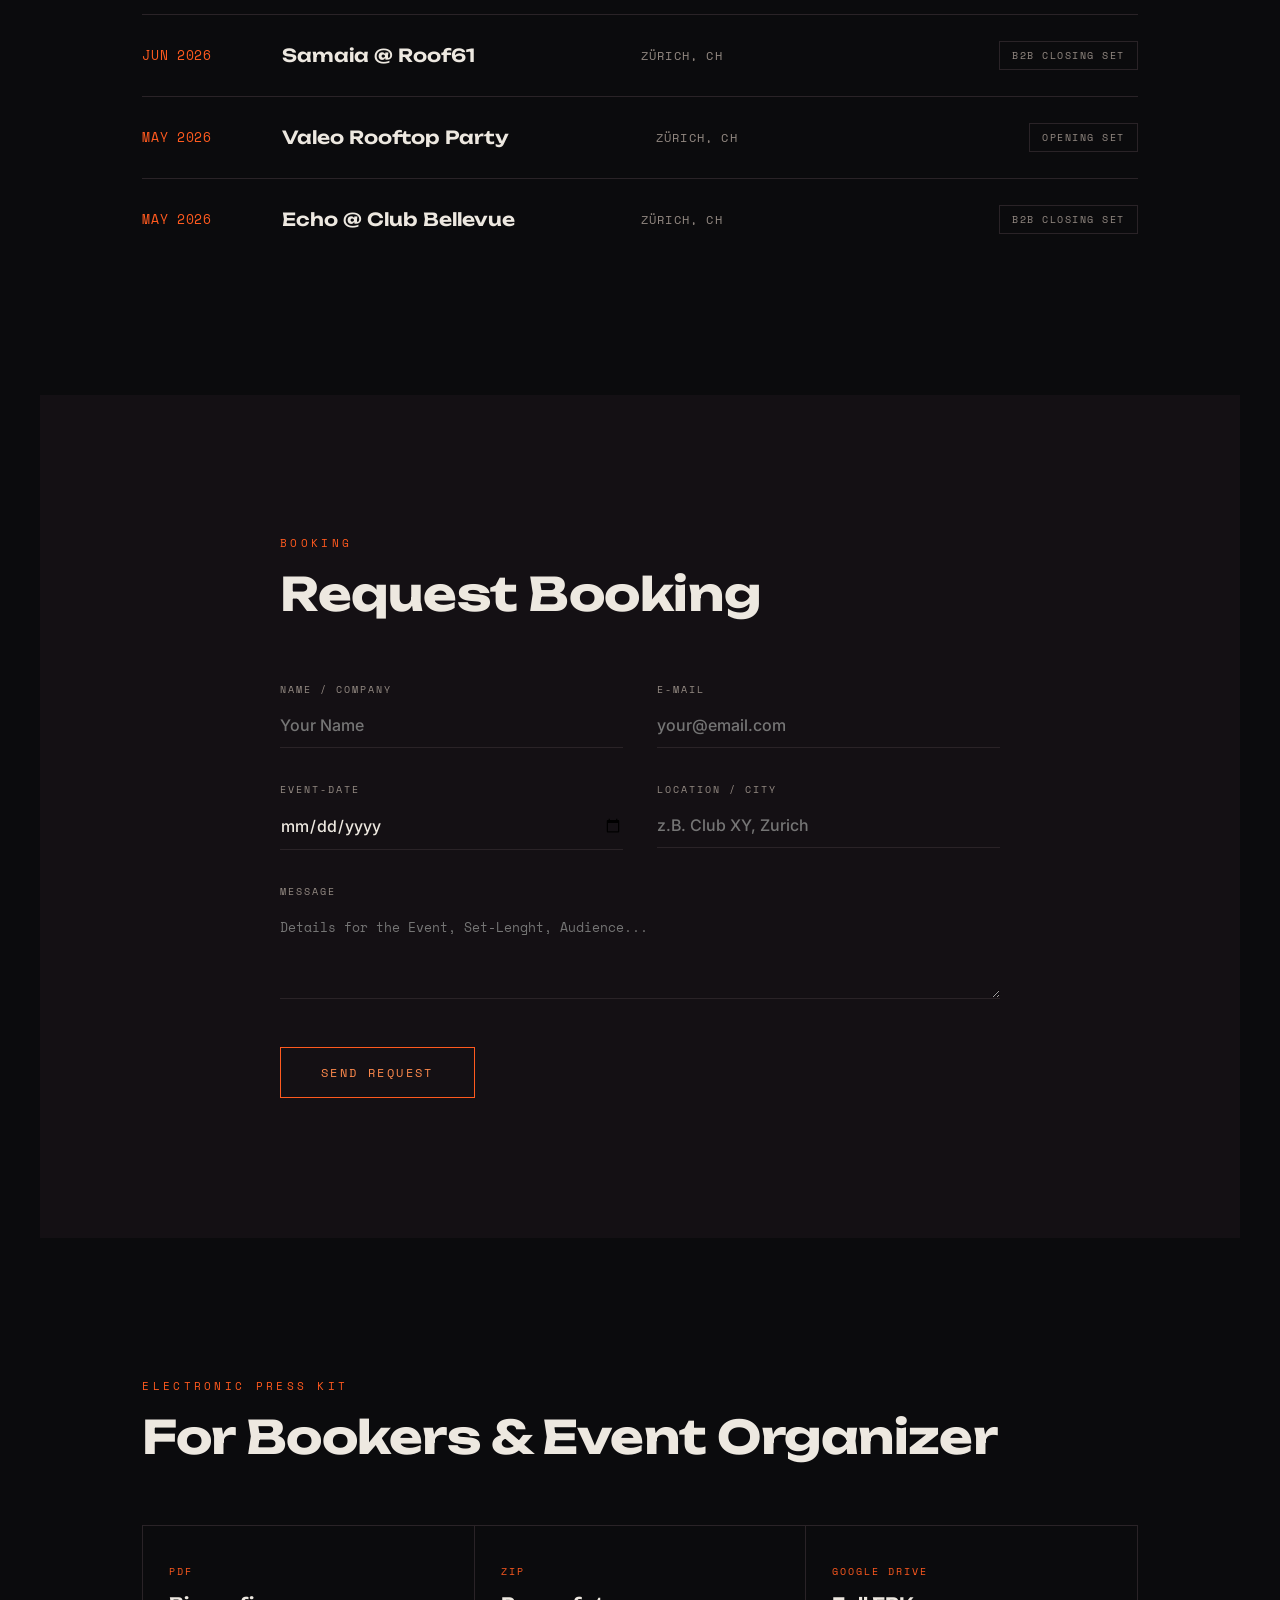
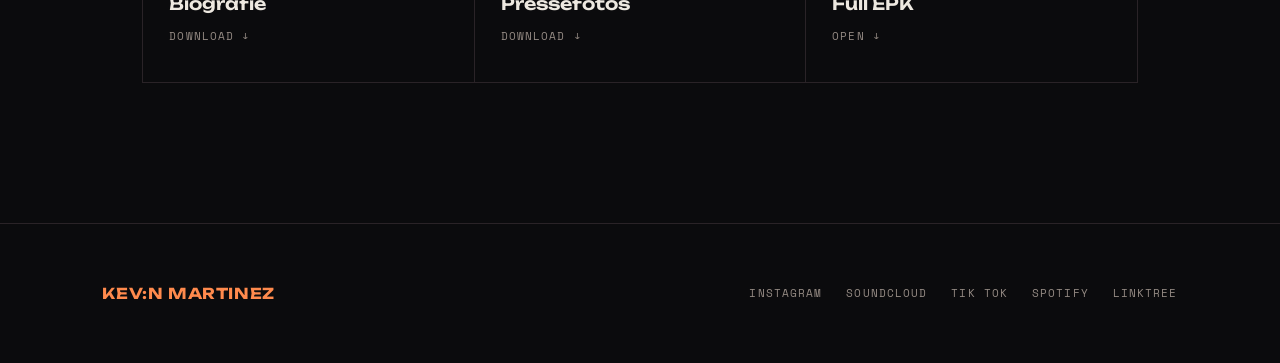
==== commit 60a66409: "mobile visualbug fix" ====
--- a/index.html
+++ b/index.html
@@ -18,7 +18,7 @@
     --line:#2a2327;
   }
   *{margin:0;padding:0;box-sizing:border-box;}
-  html{scroll-behavior:smooth;}
+  html{scroll-behavior:smooth; overflow-x:hidden;}
   body{
     background:var(--bg);
     color:var(--text);
@@ -90,7 +90,7 @@
   }
   .hero h1{
     font-family:'Unbounded', sans-serif;
-    font-size:clamp(46px, 10vw, 112px);
+    font-size:clamp(38px, 11vw, 112px);
     font-weight:800;
     letter-spacing:-0.01em;
     line-height:0.98;
@@ -106,6 +106,11 @@
     opacity:0; animation:fadeUp 1s ease forwards .65s;
   }
   .hero .sub span{color:var(--accent);}
+  .hero-content{ max-width:100%; }
+  @media(max-width:420px){
+    .eyebrow{ font-size:11px; letter-spacing:0.13em; }
+    .hero .sub{ font-size:11px; letter-spacing:0.12em; }
+  }
   .scroll-hint{
     position:absolute; bottom:36px; left:50%; transform:translateX(-50%); z-index:2;
     font-family:'Space Mono', monospace; font-size:10px; letter-spacing:0.3em;
@@ -159,7 +164,7 @@
 
   /* ===== Press kit ===== */
   .press-grid{ display:grid; grid-template-columns:repeat(3, 1fr); gap:1px; background:var(--line); border:1px solid var(--line); }
-  @media(max-width:800px){ .press-grid{ grid-template-columns:repeat(2, 1fr); } }
+  @media(max-width:800px){ .press-grid{ grid-template-columns:1fr; } }
   .press-item{
     background:var(--bg); padding:38px 26px; display:flex; flex-direction:column; gap:14px;
     transition:background .3s;
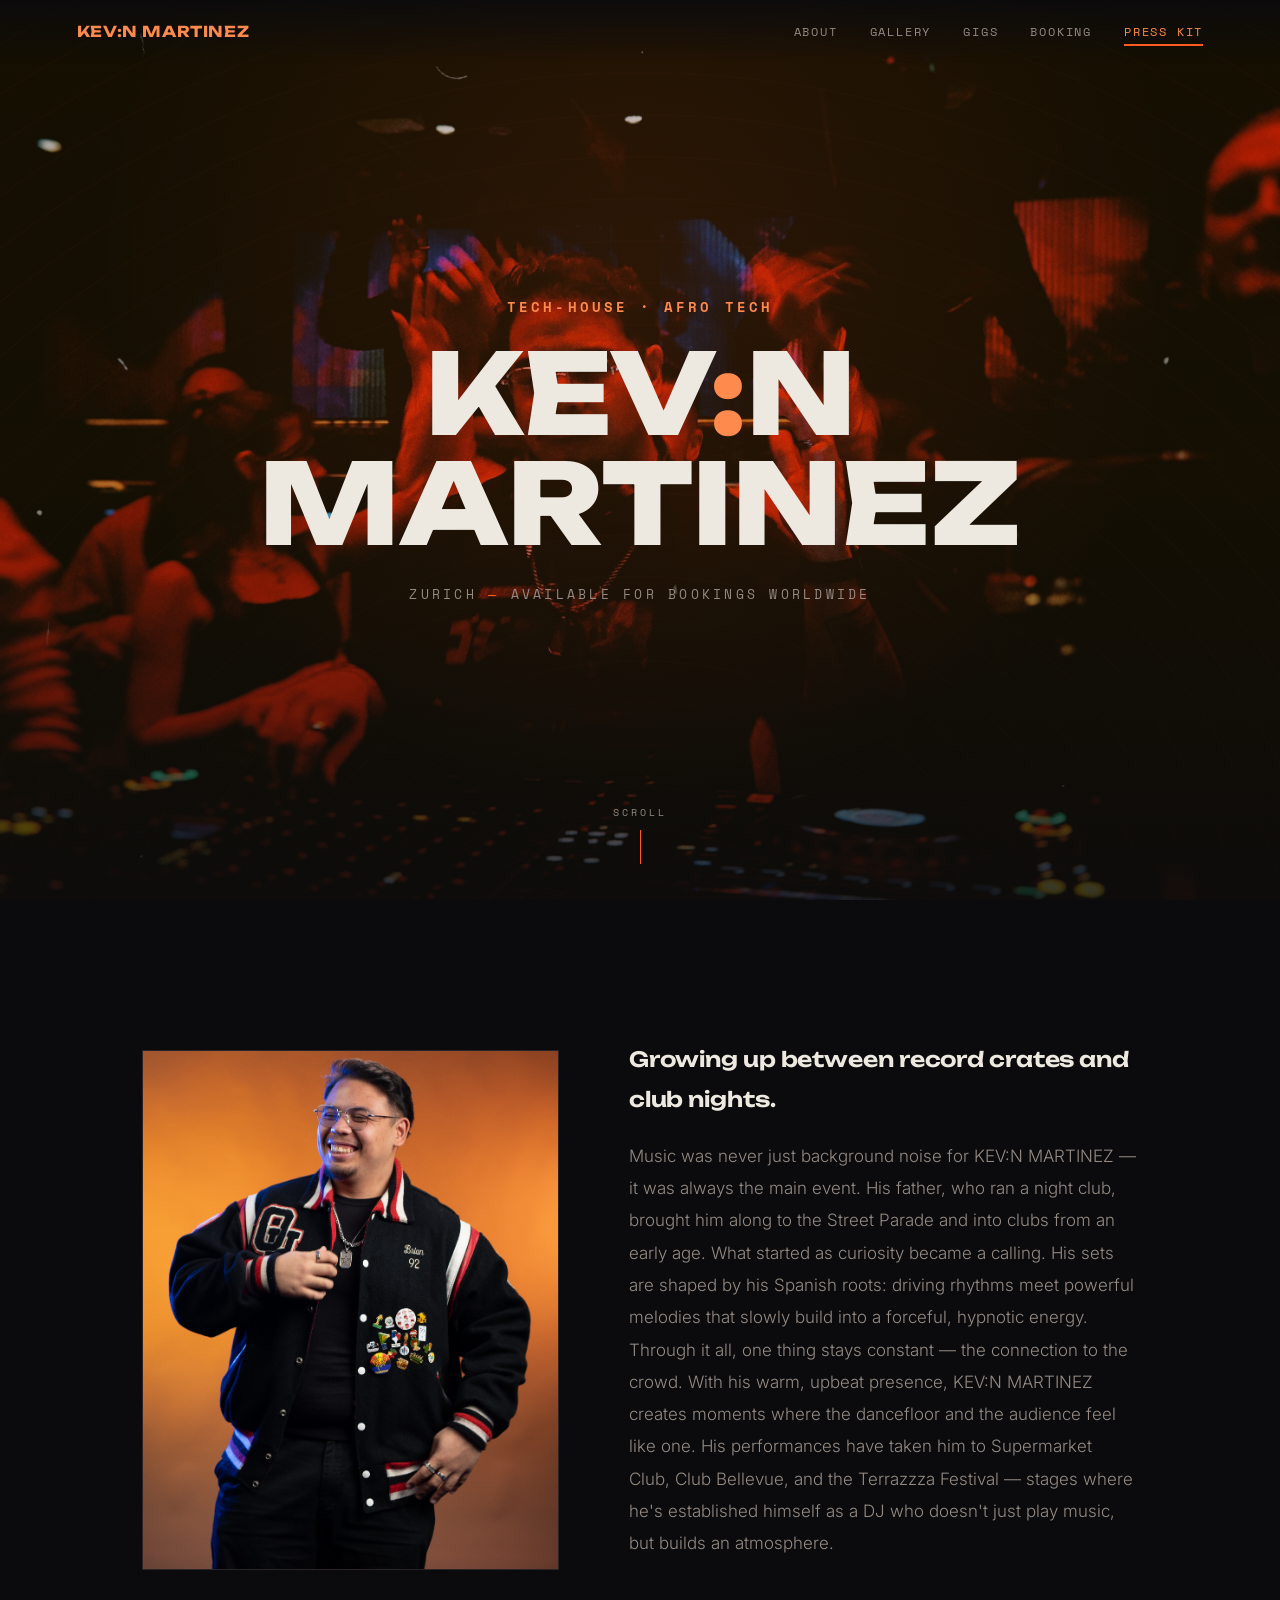
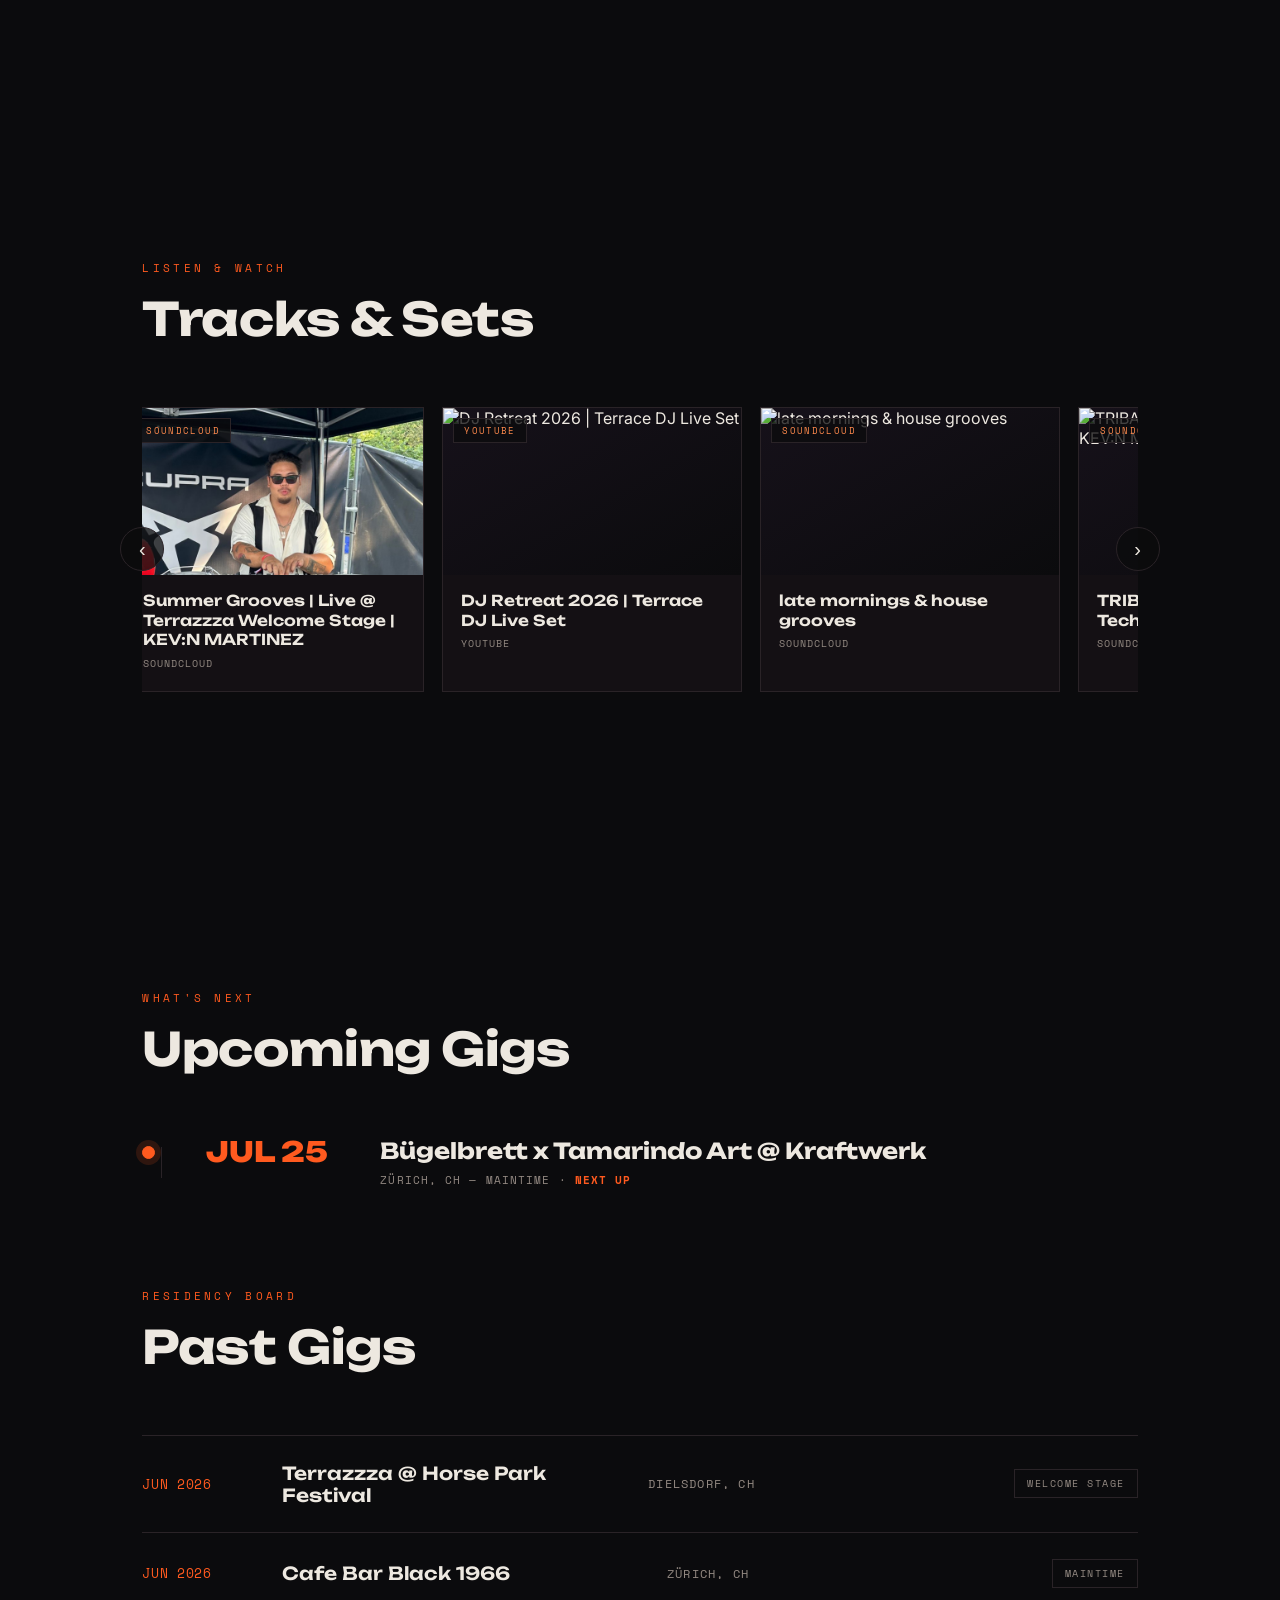
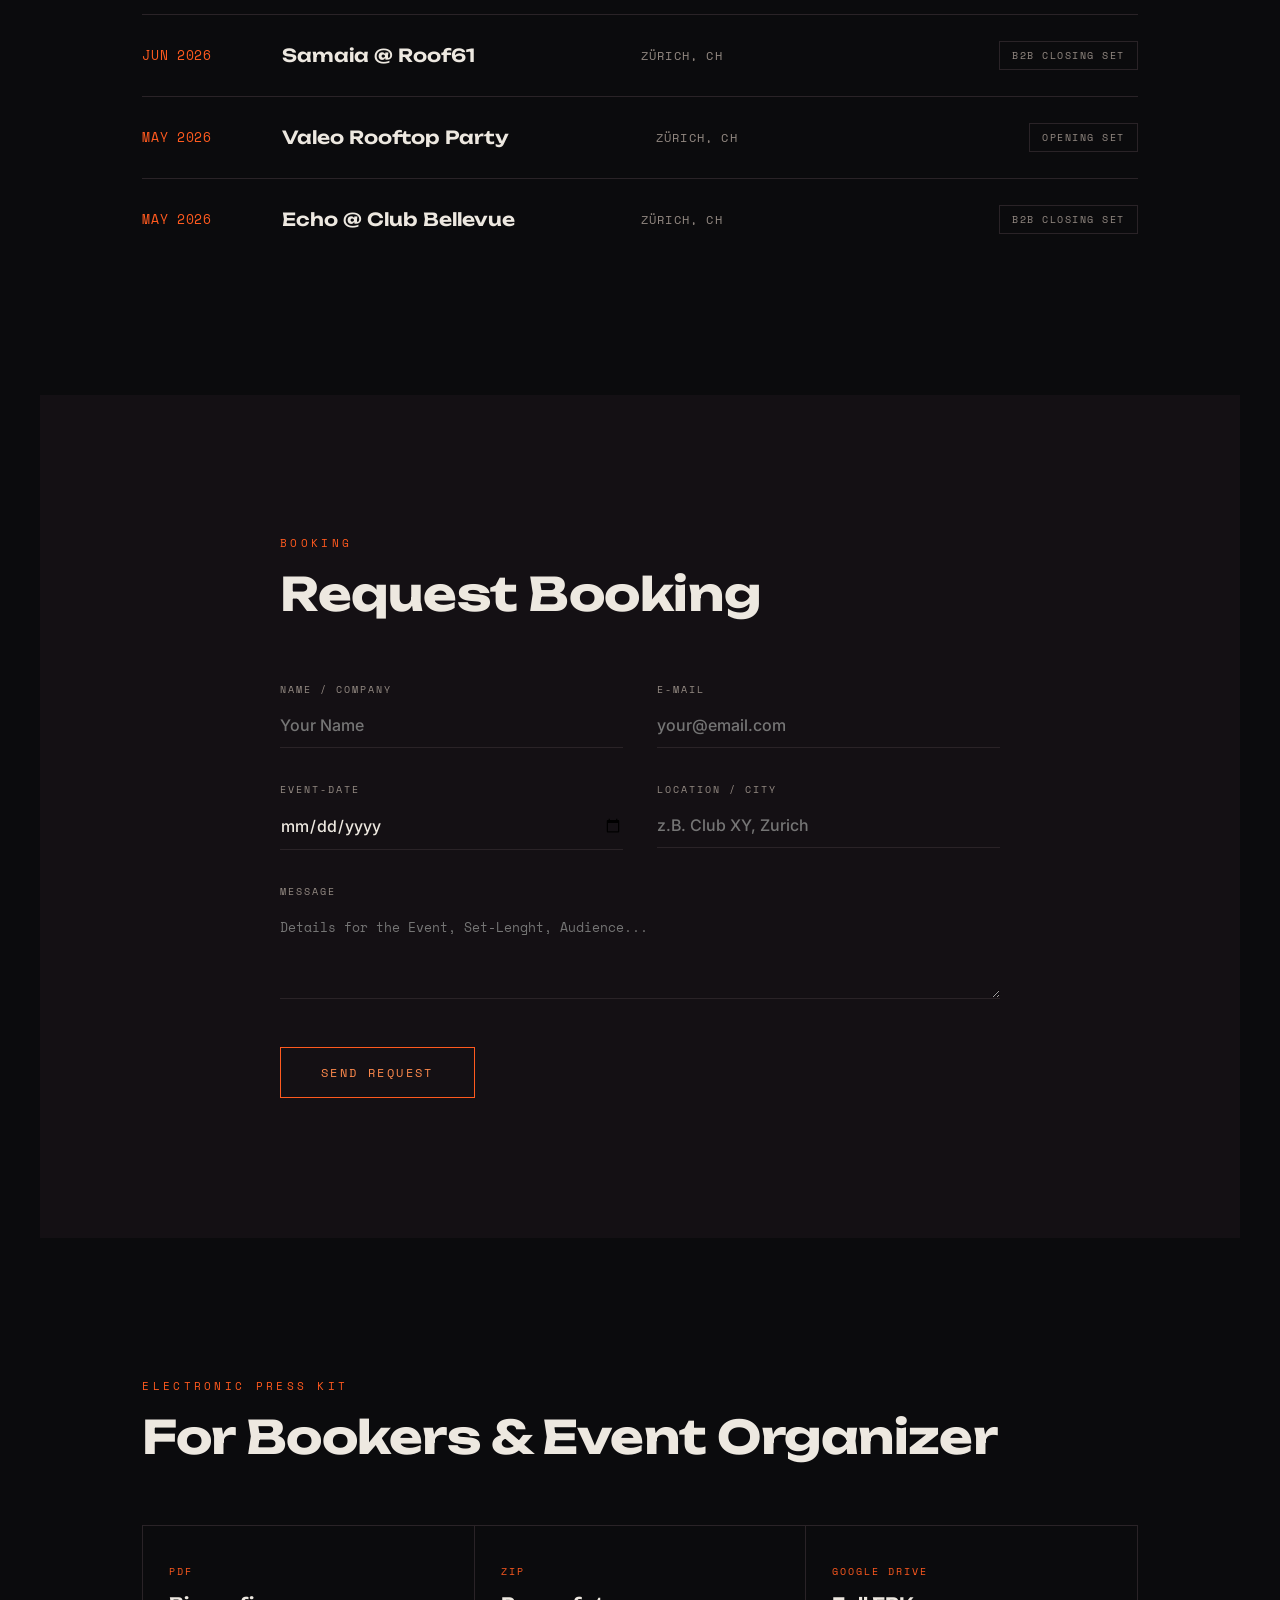
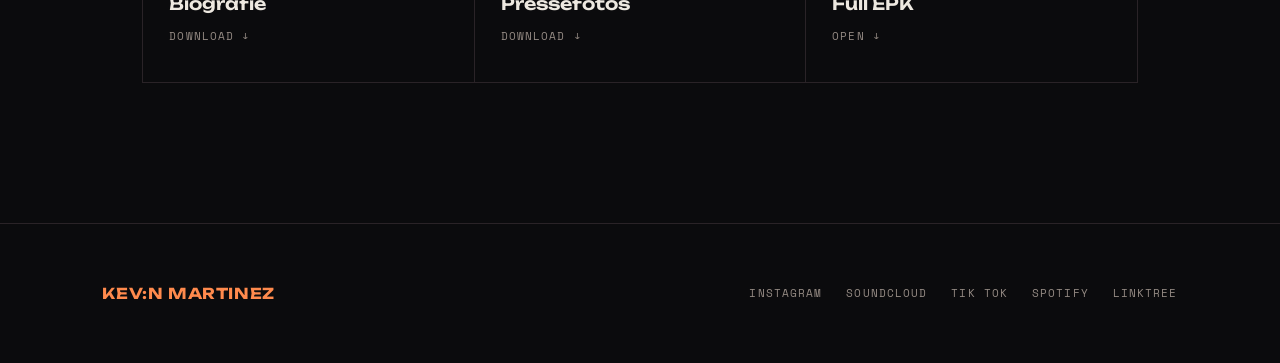
==== commit 018abb5f: "fixed scroll position" ====
--- a/index.html
+++ b/index.html
@@ -112,9 +112,9 @@
     .hero .sub{ font-size:11px; letter-spacing:0.12em; }
   }
   .scroll-hint{
-    position:absolute; bottom:36px; left:50%; transform:translateX(-50%); z-index:2;
+    position:absolute; bottom:36px; left:0; right:0; width:100%; z-index:2;
     font-family:'Space Mono', monospace; font-size:10px; letter-spacing:0.3em;
-    color:var(--text-dim); text-transform:uppercase;
+    color:var(--text-dim); text-transform:uppercase; text-align:center;
     opacity:0; animation:fadeUp 1s ease forwards 1s;
   }
   .scroll-hint::after{
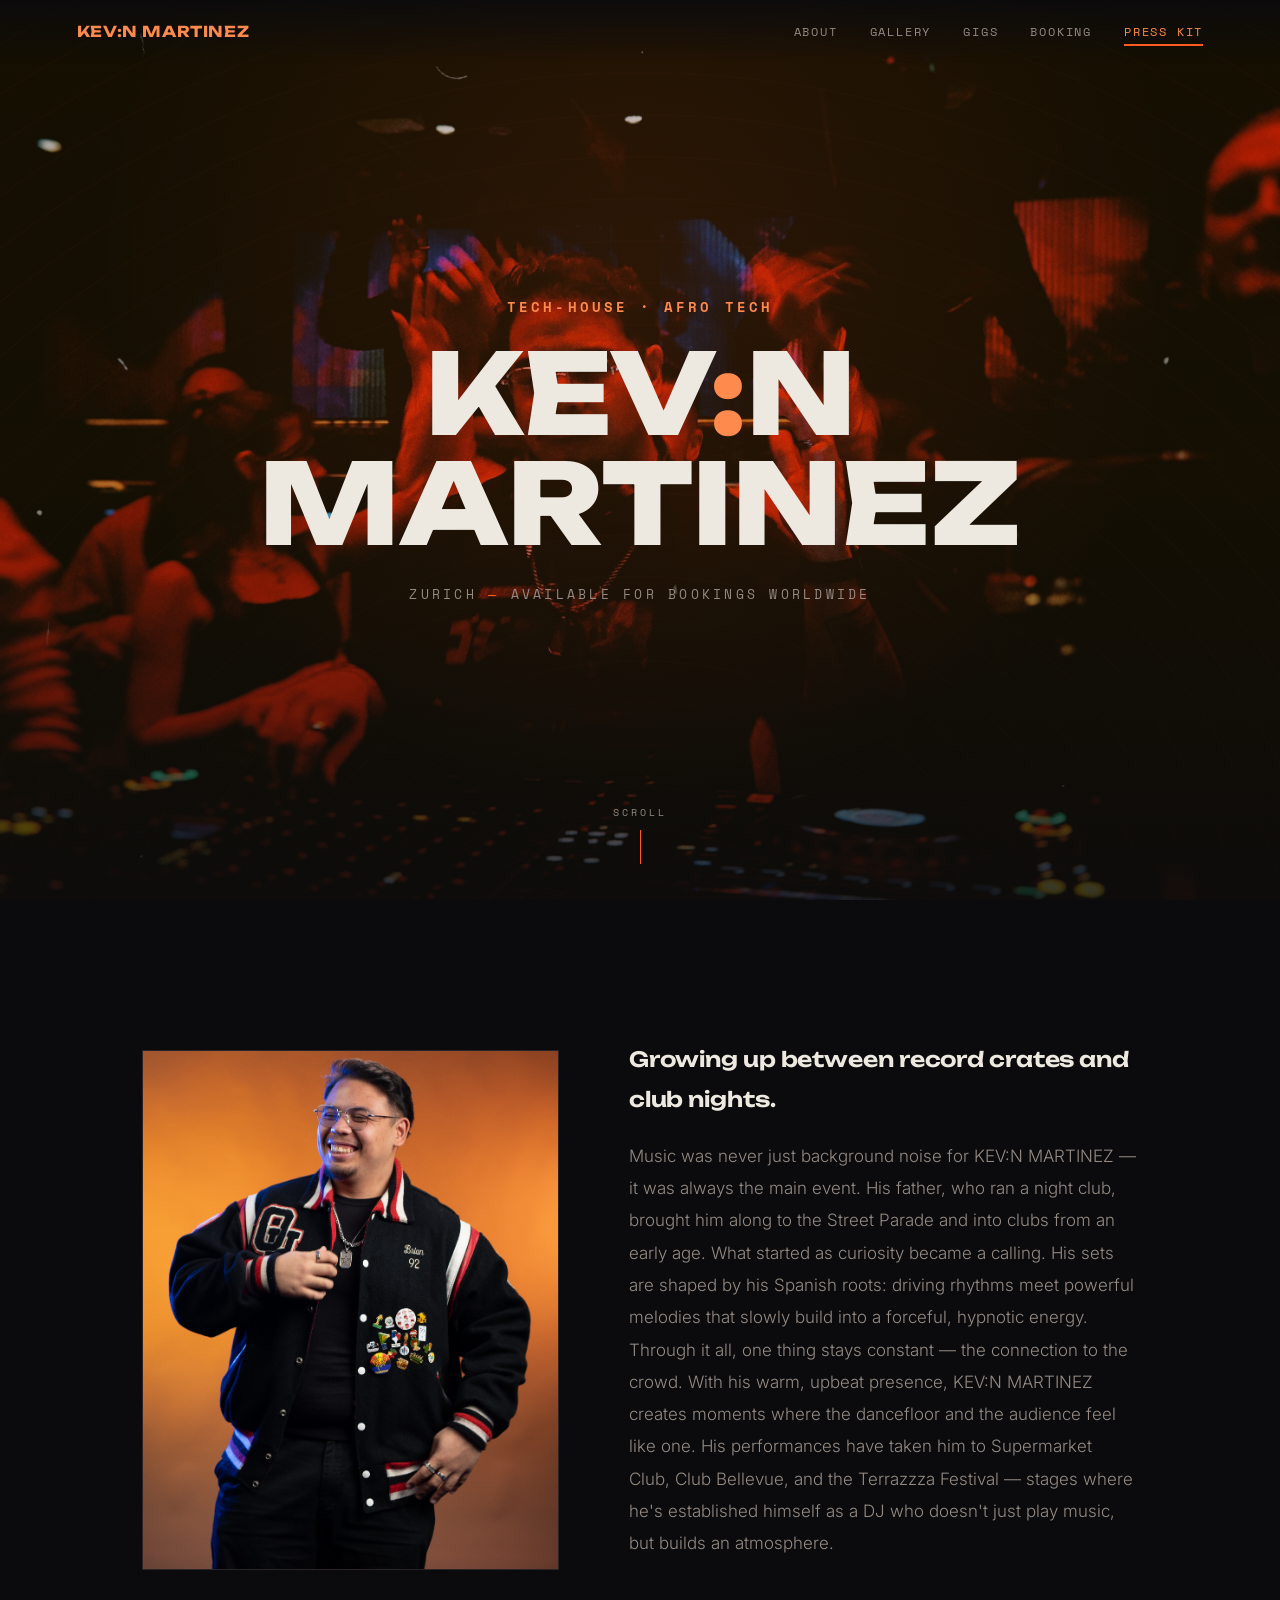
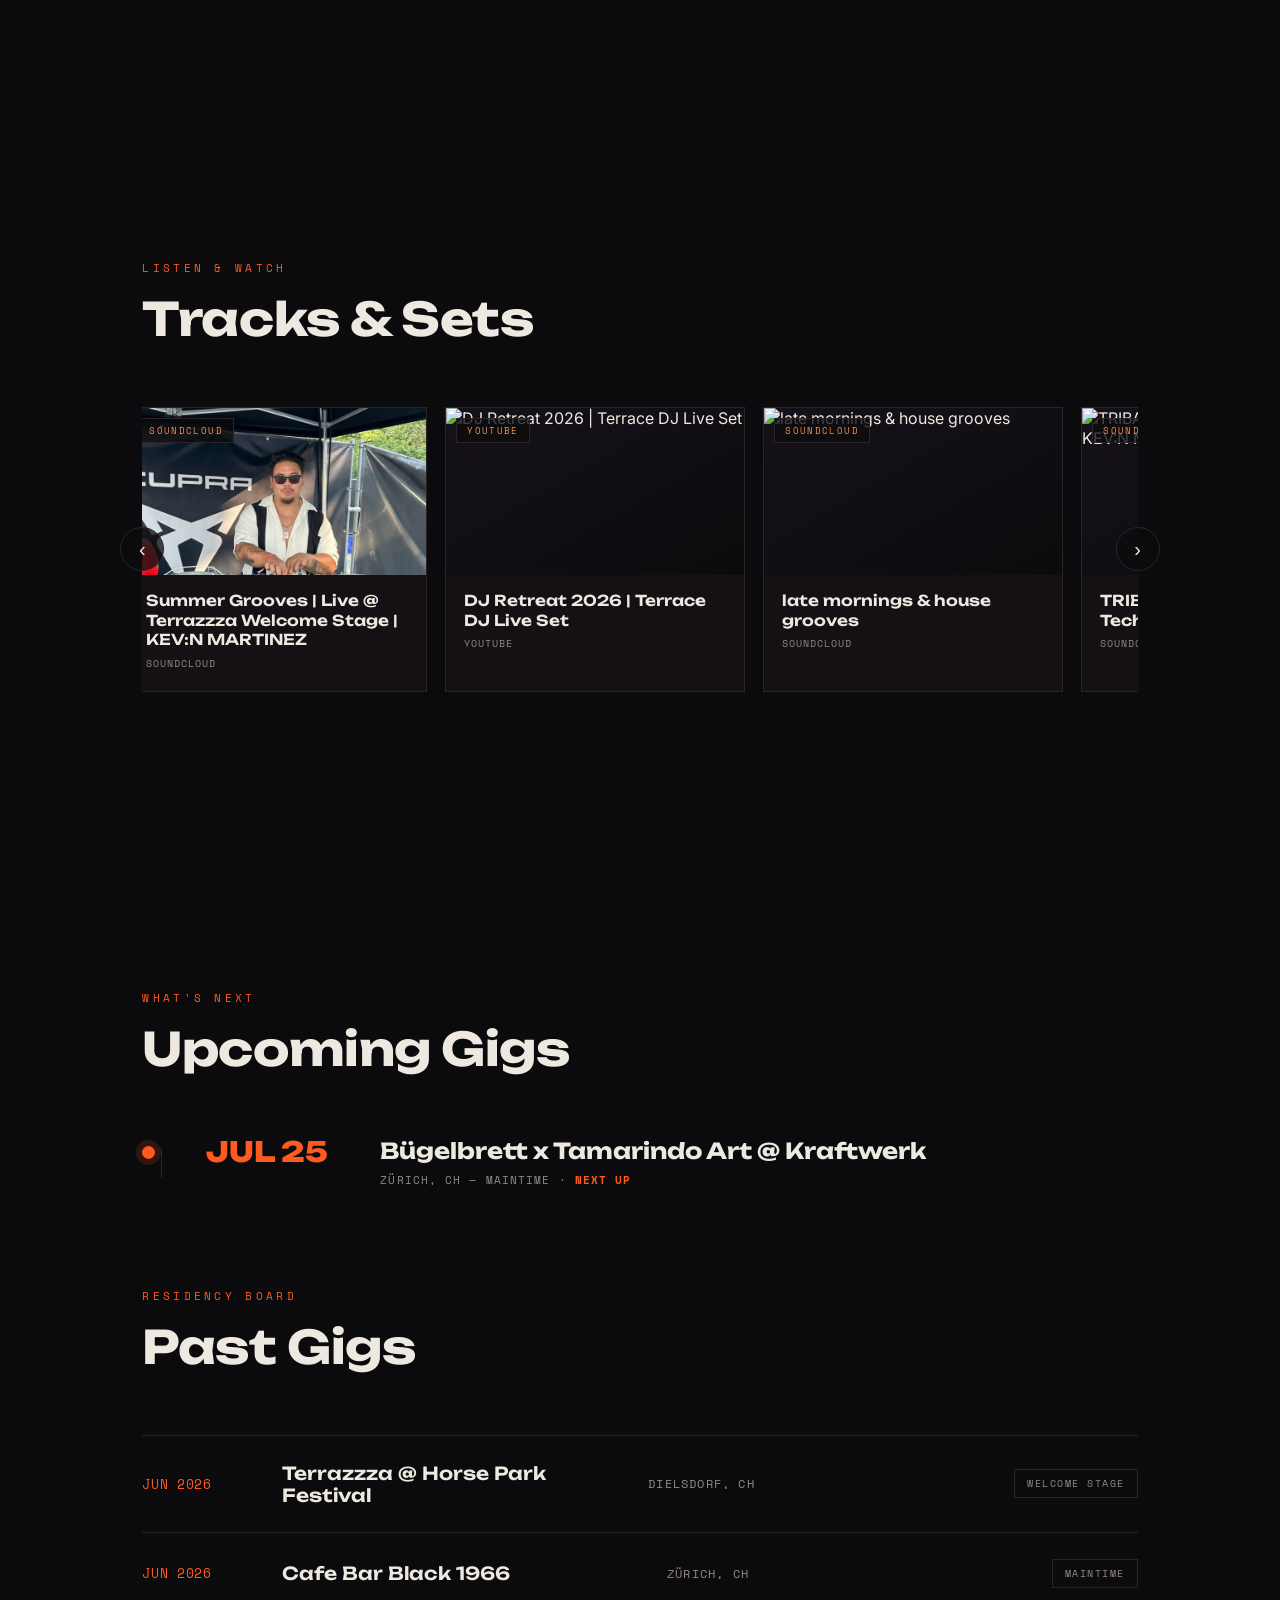
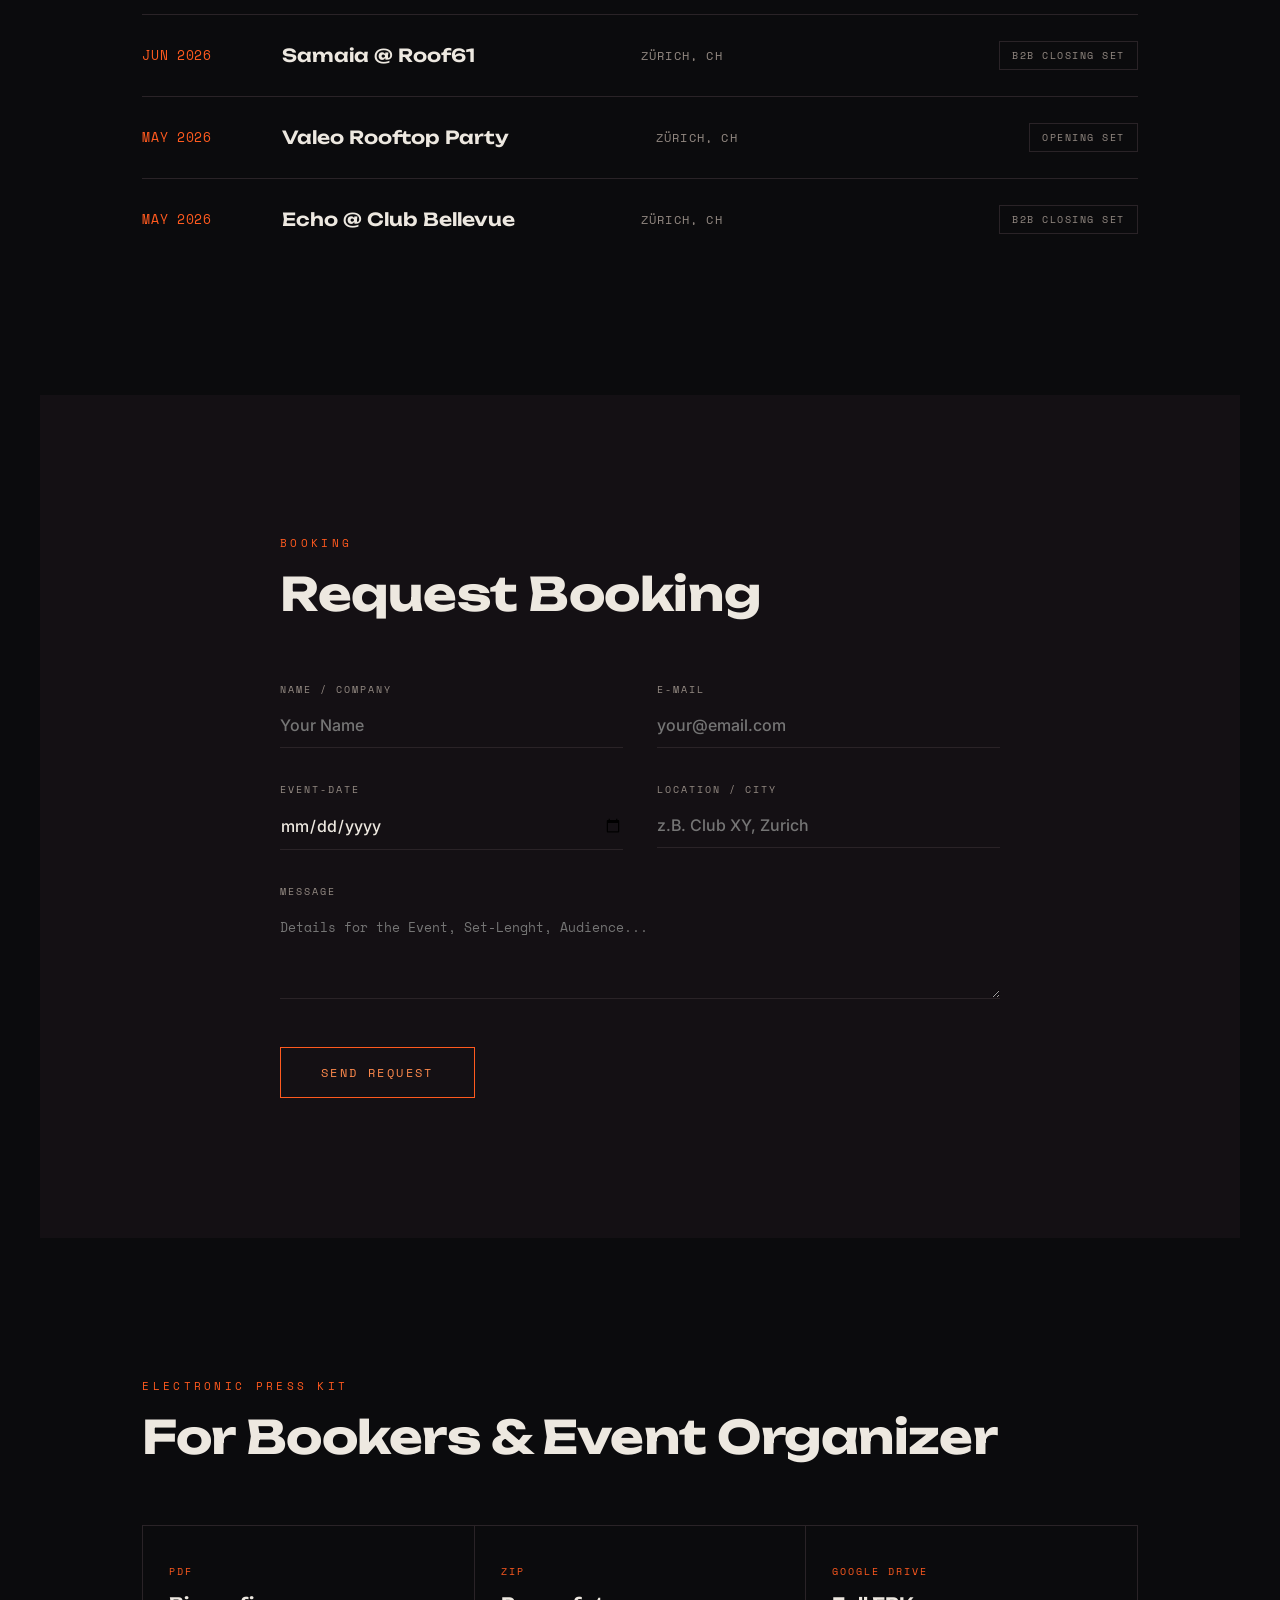
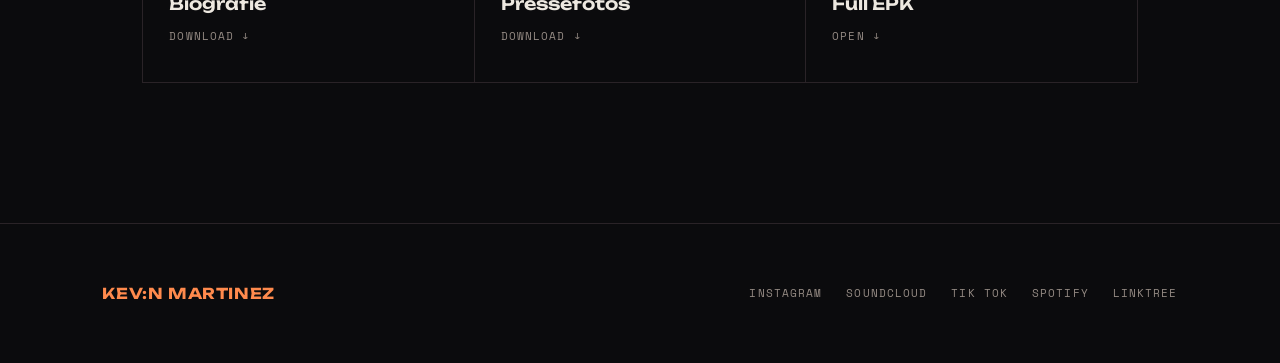
==== commit 8b0f008f: "set and track smooth scrolling" ====
--- a/index.html
+++ b/index.html
@@ -585,13 +585,13 @@
       pauseAuto();
       pos -= cardStep();
       if (pos < 0) pos += loopWidth;
-      setsTrack.scrollLeft = pos;
+      setsTrack.scrollTo({ left: pos, behavior: 'smooth' });
     });
     document.querySelector('.sets-arrow.next').addEventListener('click', () => {
       pauseAuto();
       pos += cardStep();
       if (pos >= loopWidth) pos -= loopWidth;
-      setsTrack.scrollLeft = pos;
+      setsTrack.scrollTo({ left: pos, behavior: 'smooth' });
     });
   })();
 
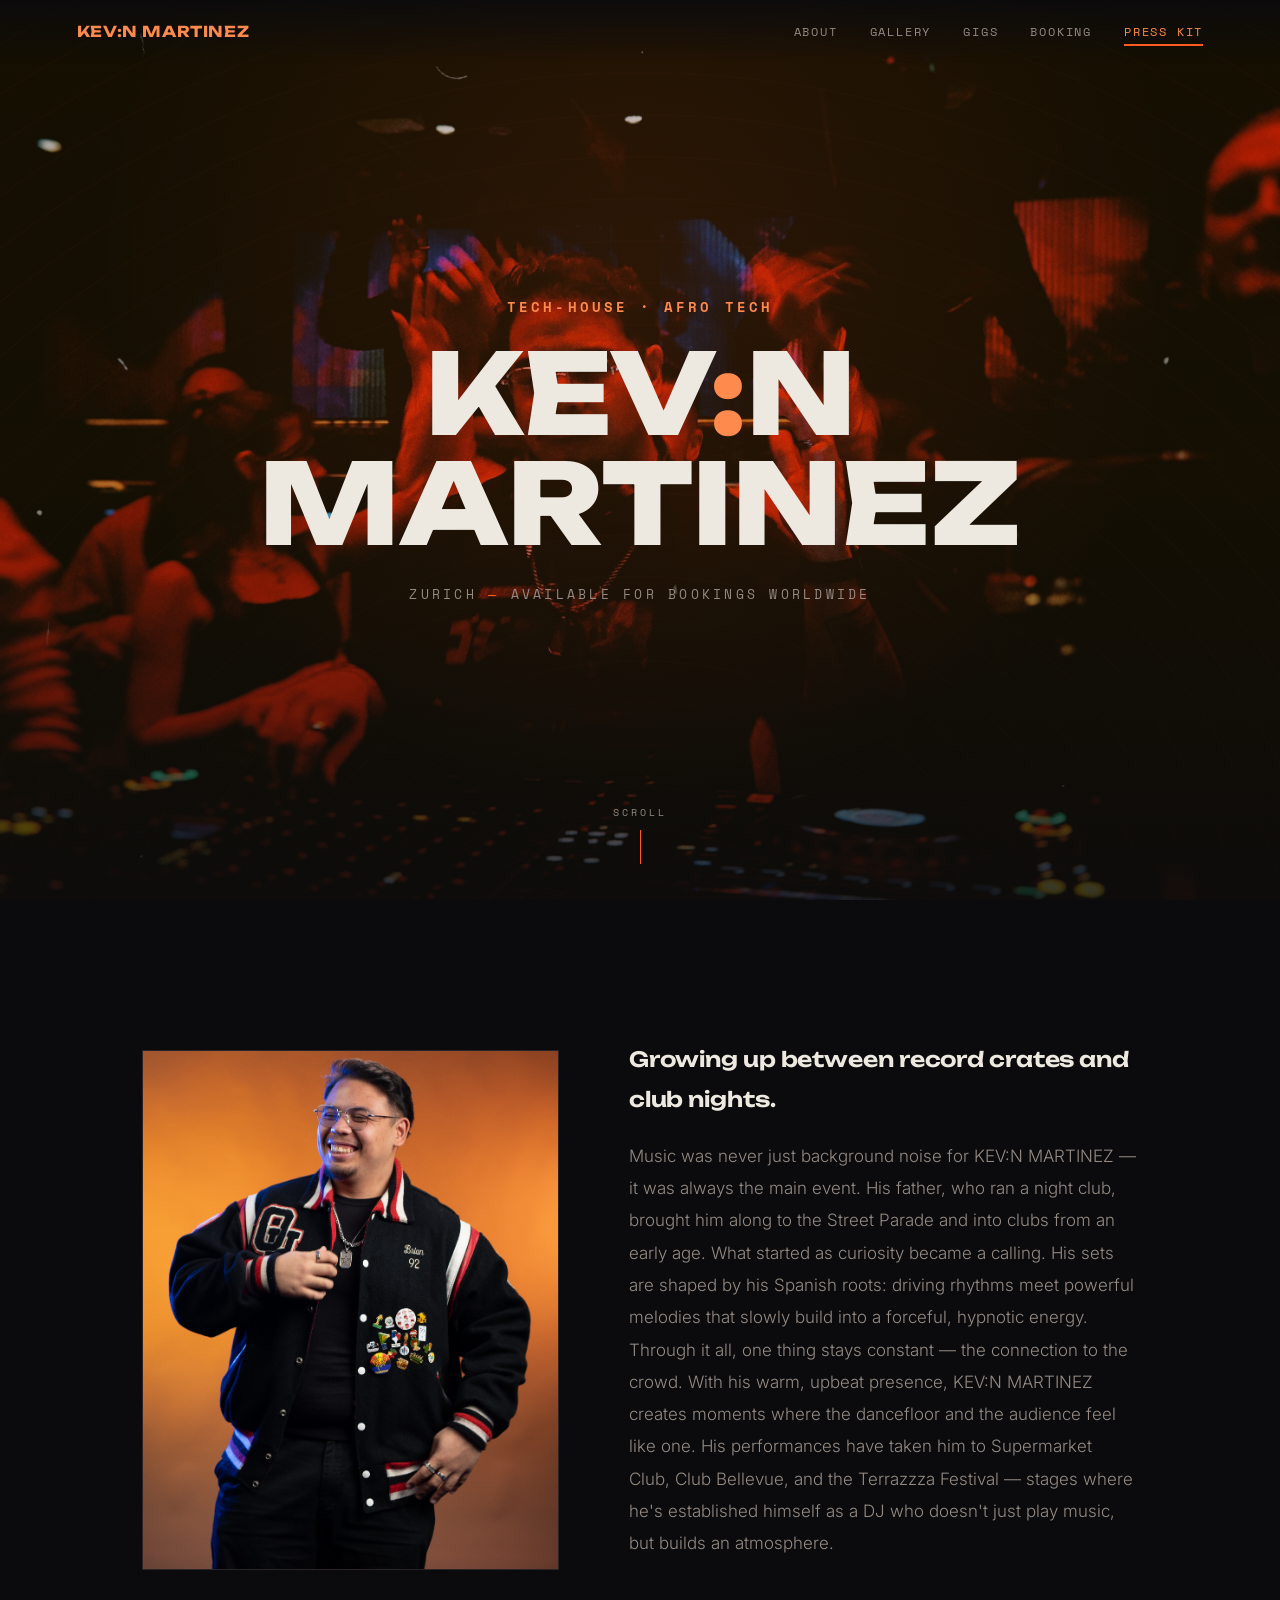
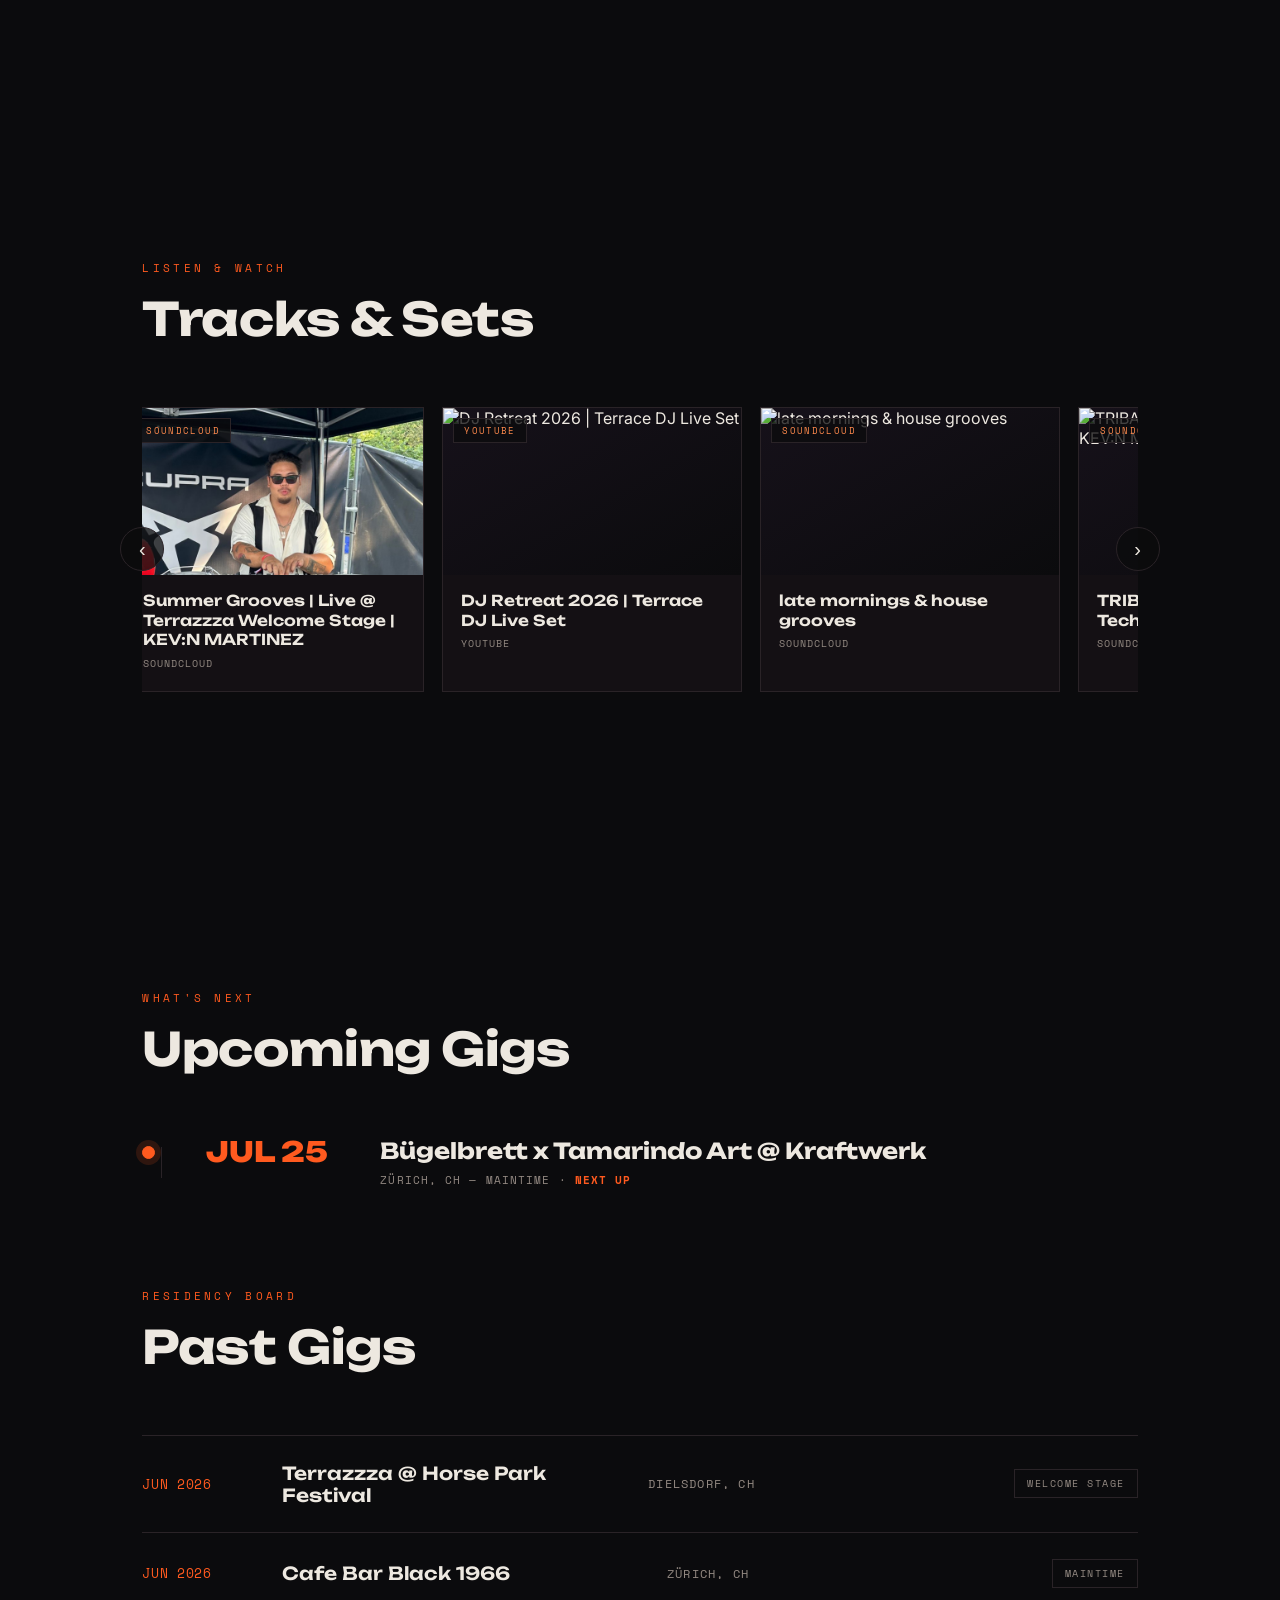
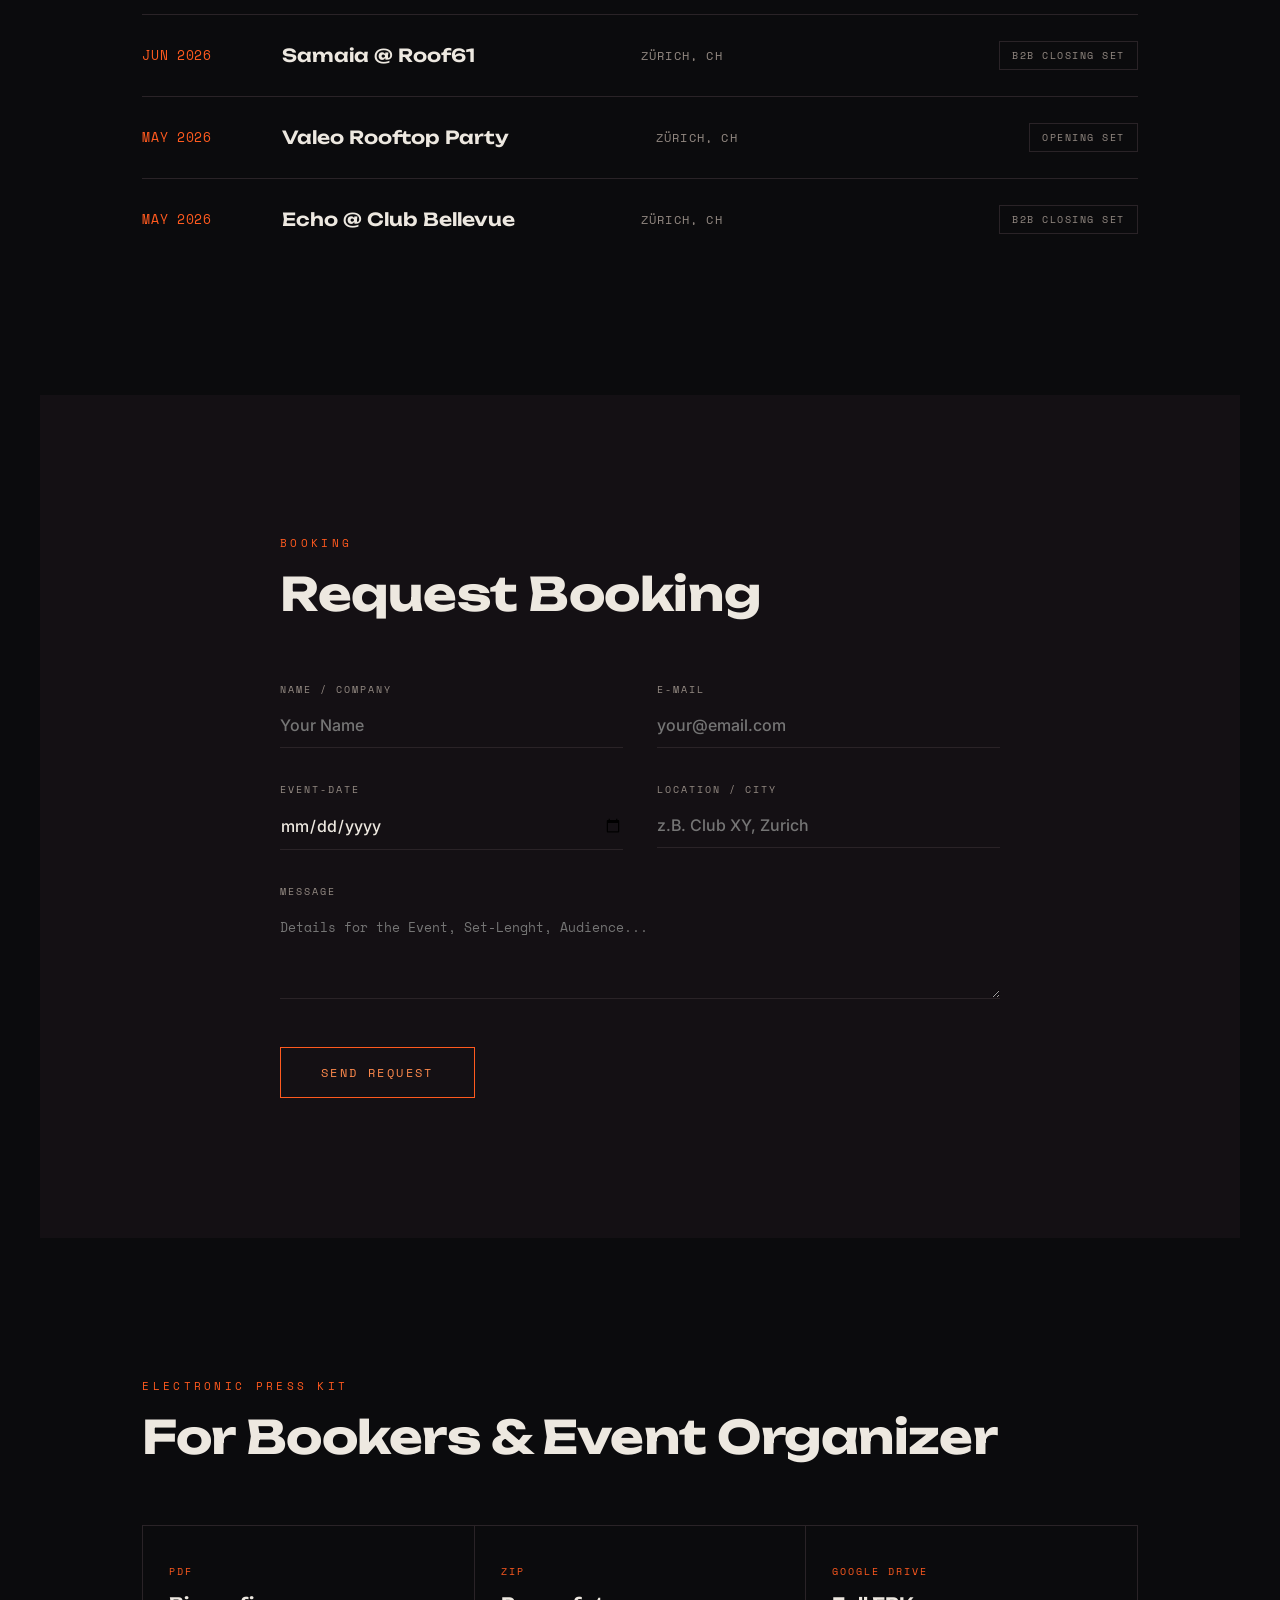
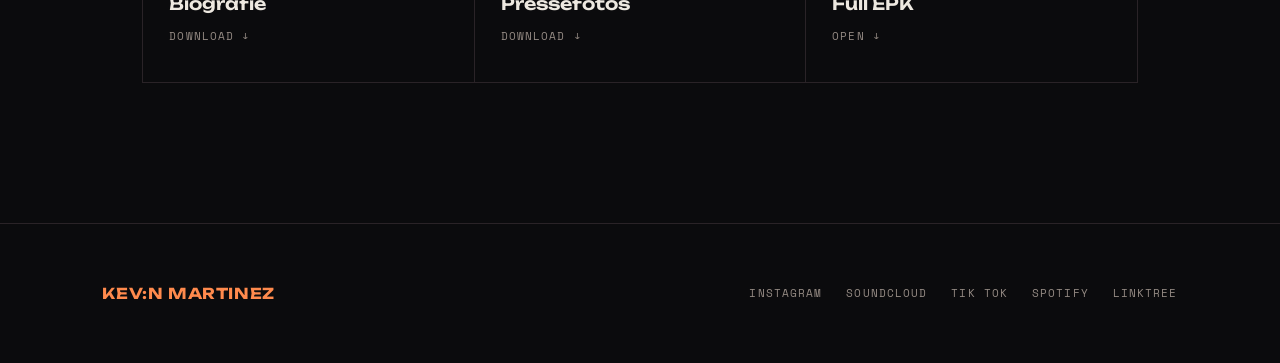
==== commit 53fac24c: "scroll hotfix" ====
--- a/index.html
+++ b/index.html
@@ -581,17 +581,39 @@
     setsTrack.addEventListener('wheel', pauseAuto, { passive:true });
 
     const cardStep = () => (setsTrack.querySelector('.set-card')?.offsetWidth || 300) + 18;
+
+    // Nach dem Smooth-Scroll wird die Position bei Bedarf unsichtbar auf die
+    // erste Kopie der Liste zurückgesetzt (die Liste ist dupliziert, daher
+    // sieht der Sprung identisch zur aktuellen Stelle aus).
+    let snapTimer = null;
+    const scheduleSnap = () => {
+      clearTimeout(snapTimer);
+      snapTimer = setTimeout(() => {
+        if (pos >= loopWidth) pos -= loopWidth;
+        else if (pos < 0) pos += loopWidth;
+        setsTrack.scrollLeft = pos;
+      }, 500);
+    };
+
     document.querySelector('.sets-arrow.prev').addEventListener('click', () => {
       pauseAuto();
-      pos -= cardStep();
-      if (pos < 0) pos += loopWidth;
+      let target = pos - cardStep();
+      if (target < 0) {
+        // Vor dem Zurückscrollen unsichtbar in die zweite Kopie springen,
+        // damit dahinter noch Platz zum Scrollen ist.
+        pos += loopWidth;
+        setsTrack.scrollLeft = pos;
+        target = pos - cardStep();
+      }
+      pos = target;
       setsTrack.scrollTo({ left: pos, behavior: 'smooth' });
+      scheduleSnap();
     });
     document.querySelector('.sets-arrow.next').addEventListener('click', () => {
       pauseAuto();
       pos += cardStep();
-      if (pos >= loopWidth) pos -= loopWidth;
       setsTrack.scrollTo({ left: pos, behavior: 'smooth' });
+      scheduleSnap();
     });
   })();
 
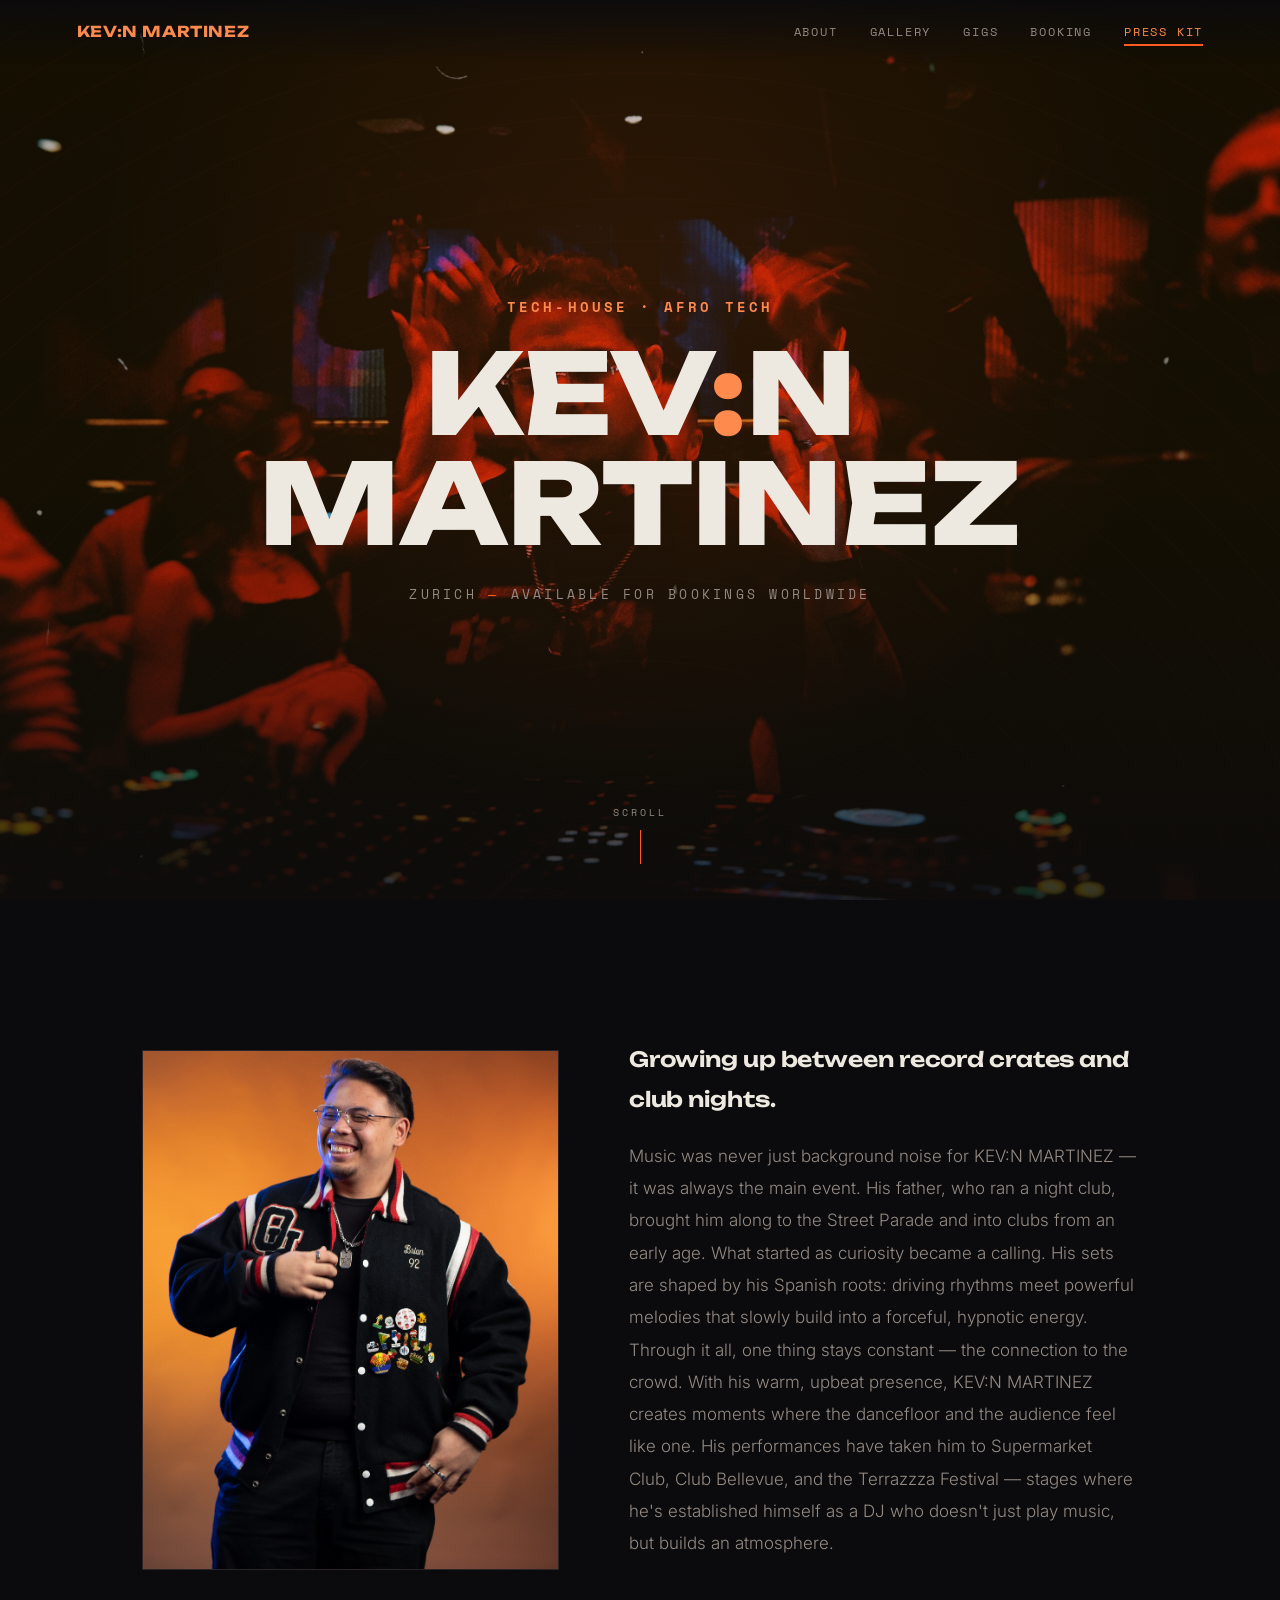
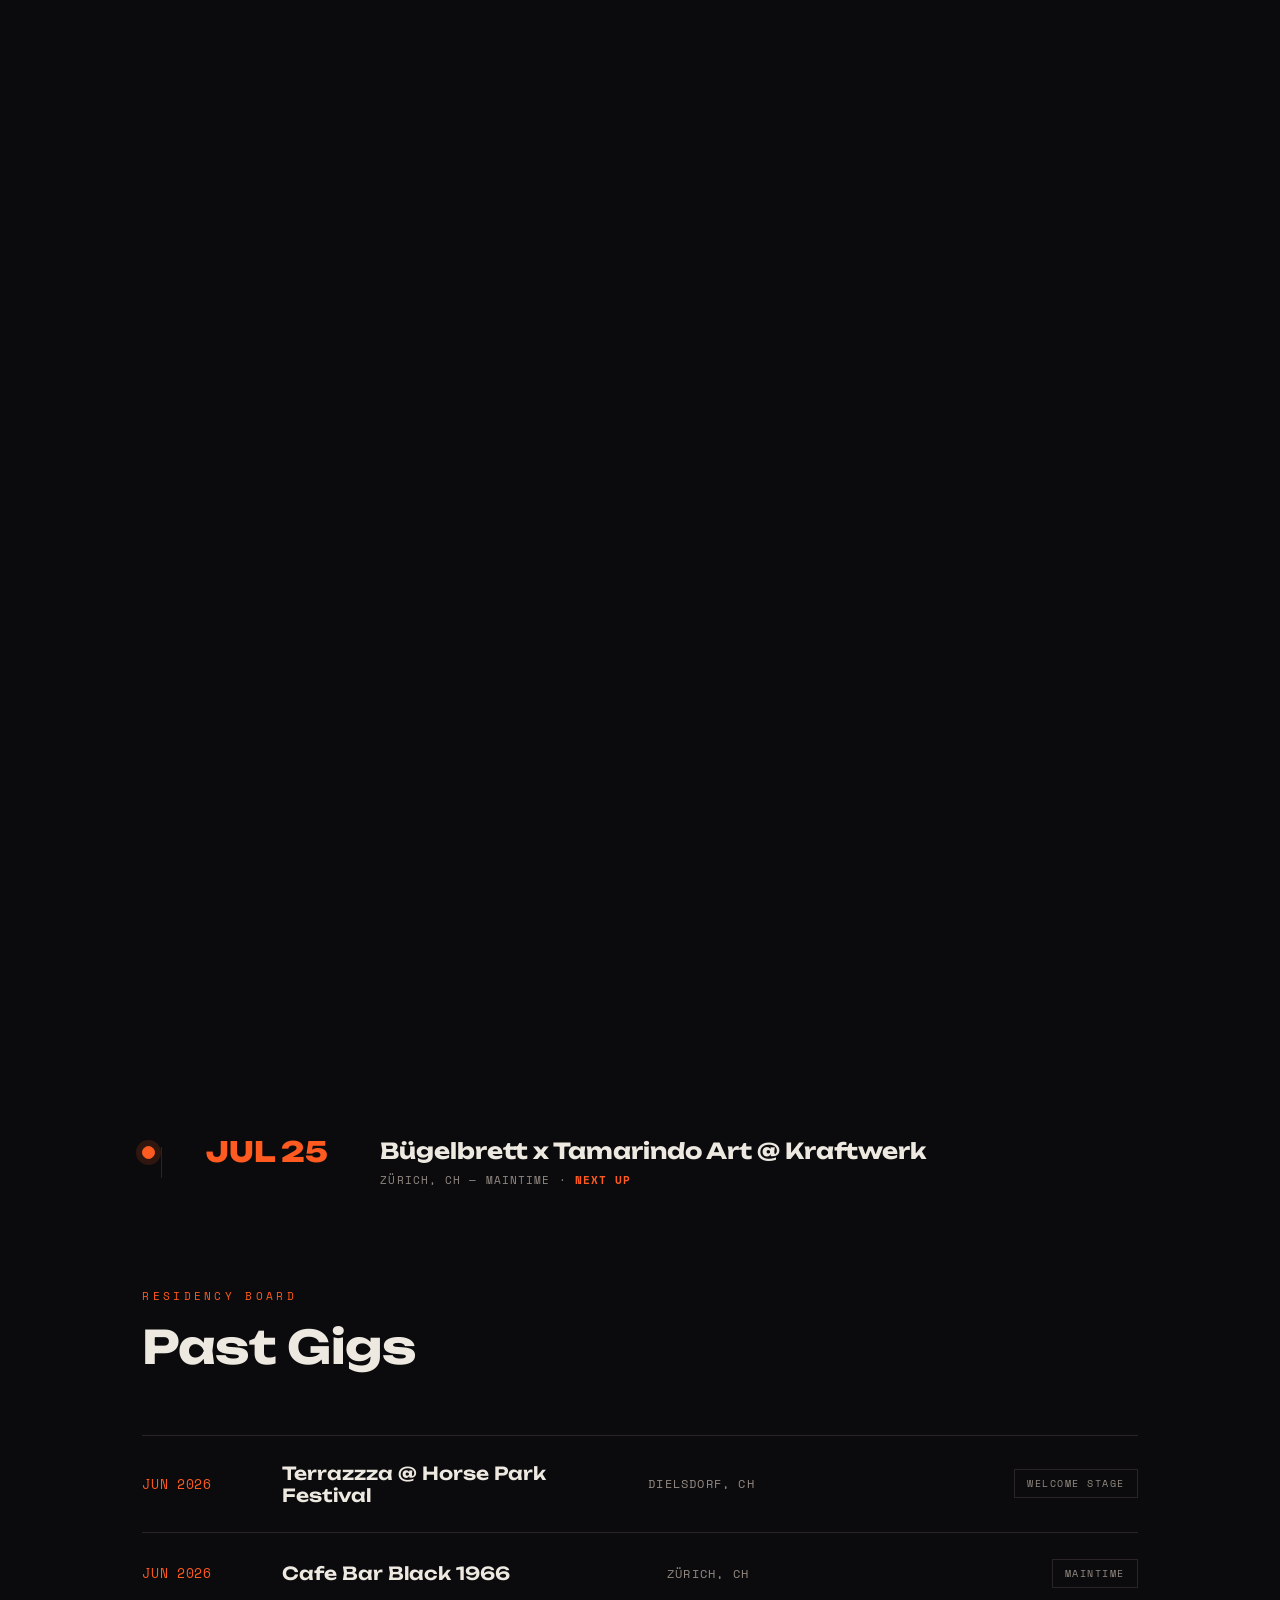
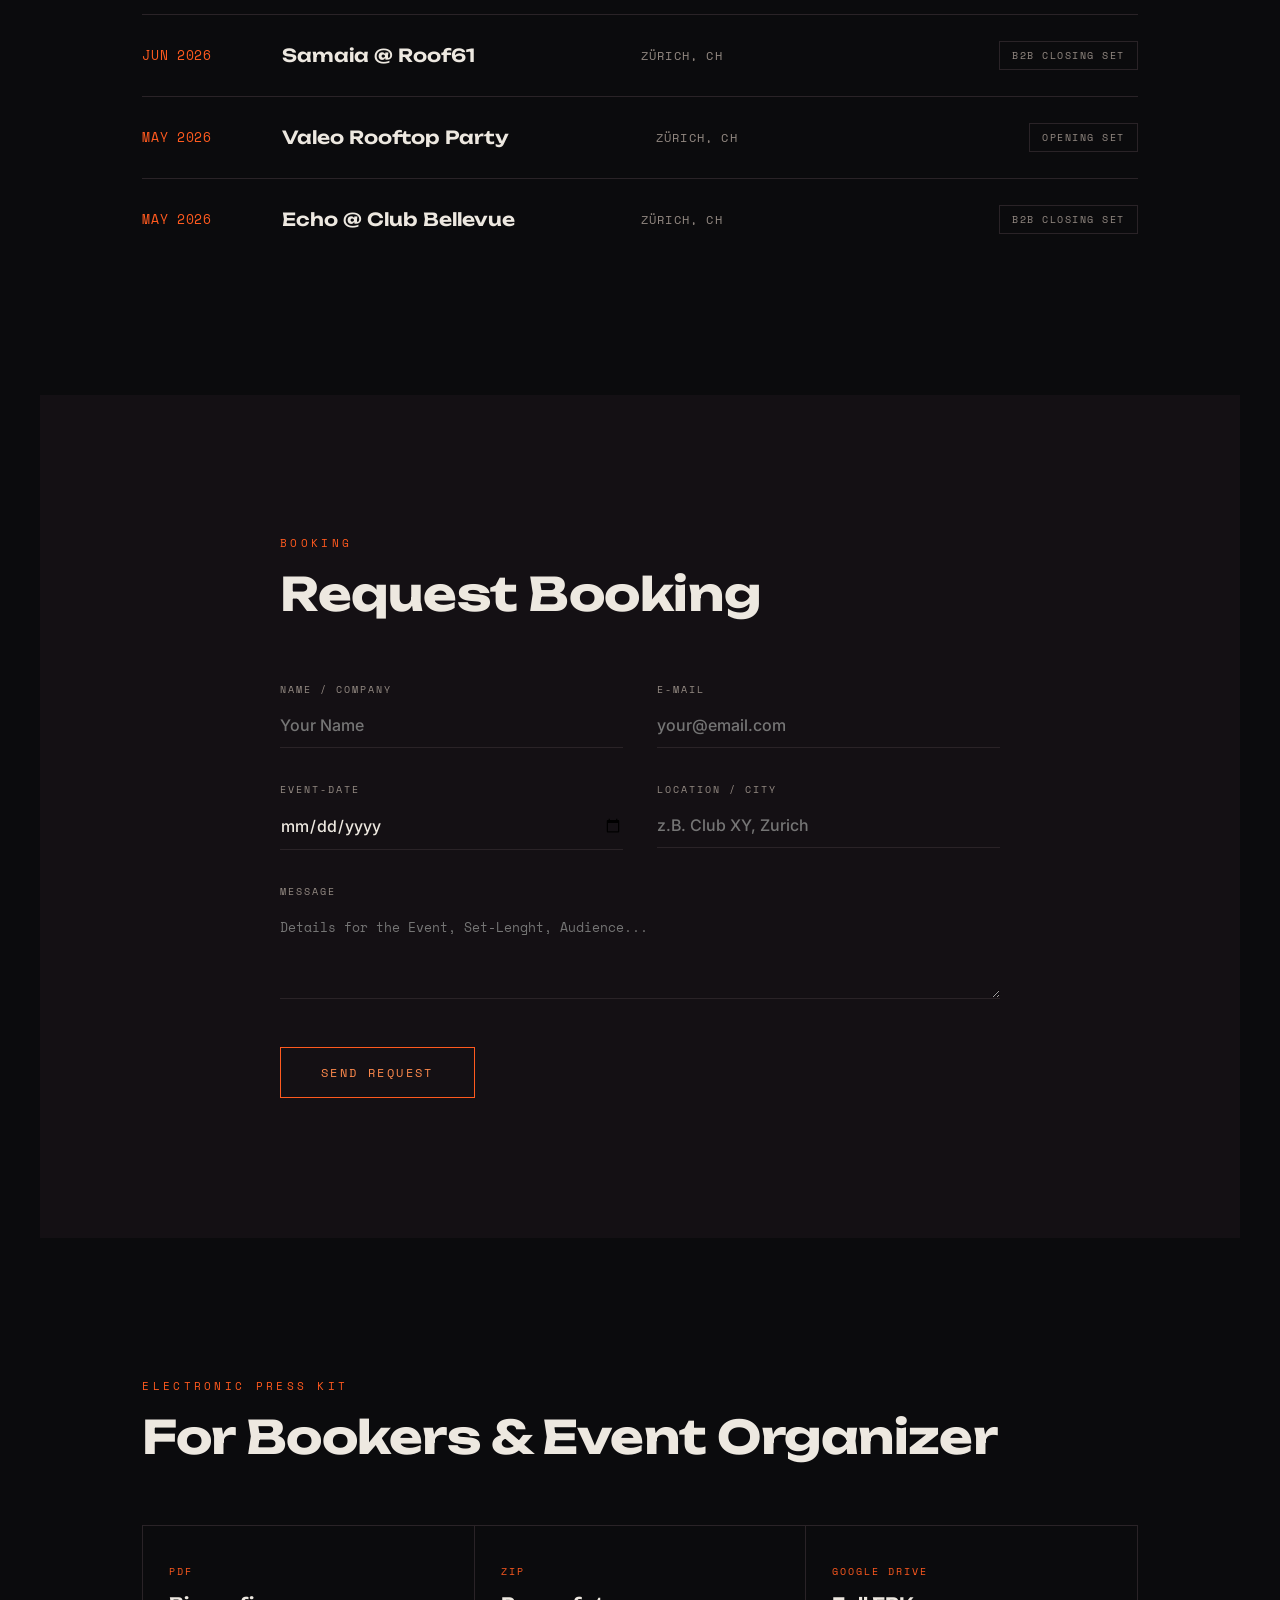
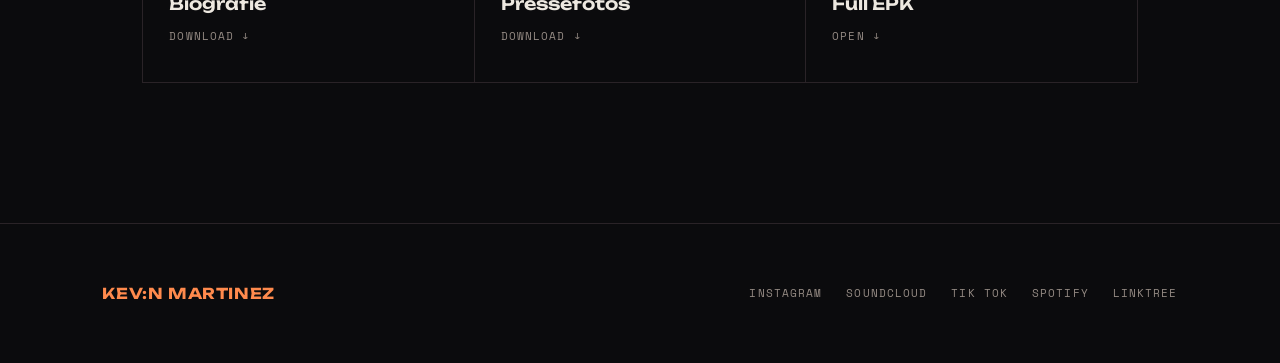
==== commit f98d179a: "favicon" ====
--- a/index.html
+++ b/index.html
@@ -4,6 +4,7 @@
 <meta charset="UTF-8">
 <meta name="viewport" content="width=device-width, initial-scale=1.0">
 <title>KEV:N MARTINEZ — Tech-House / Afro Tech</title>
+<link rel="icon" type="image/svg+xml" href="images/favicon.svg">
 <link rel="preconnect" href="https://fonts.googleapis.com">
 <link href="https://fonts.googleapis.com/css2?family=Unbounded:wght@400;600;700;800;900&family=Inter:wght@400;500;600;700;800&family=Space+Mono:wght@400;700&display=swap" rel="stylesheet">
 <style>
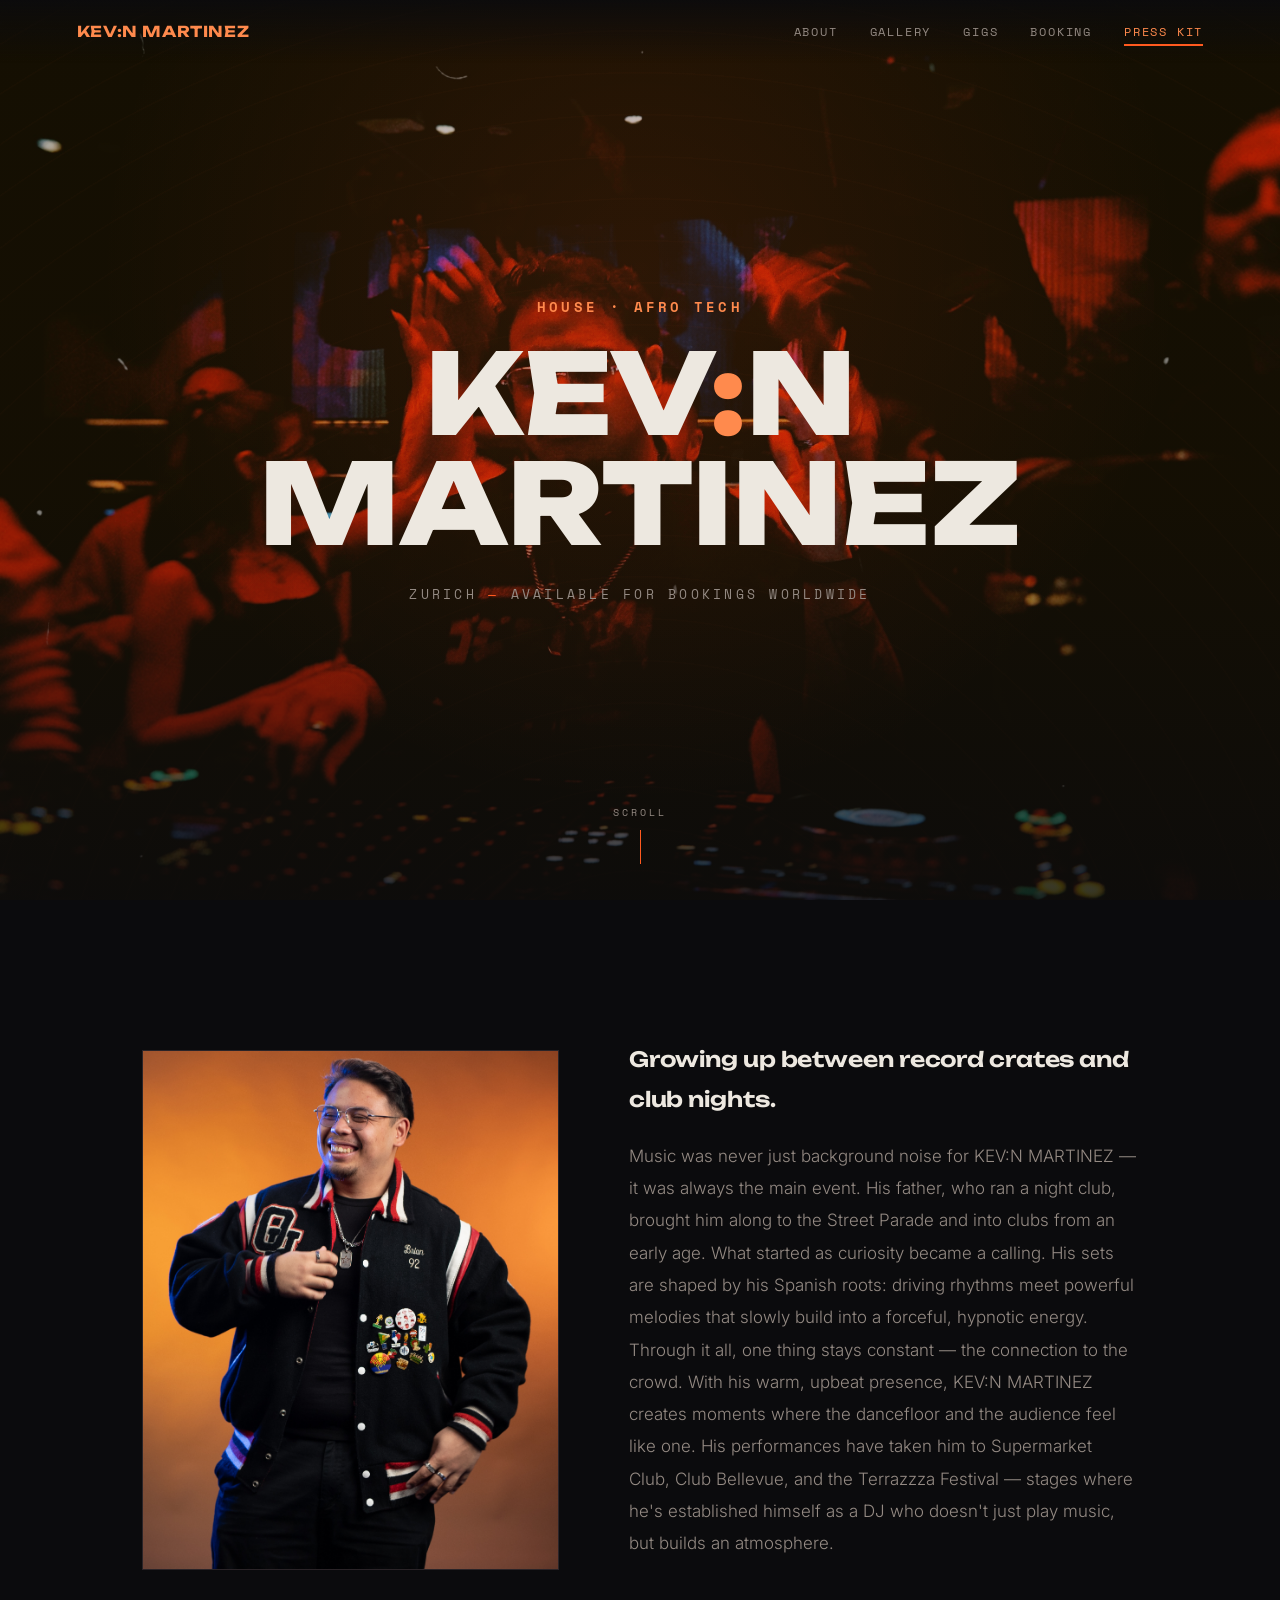
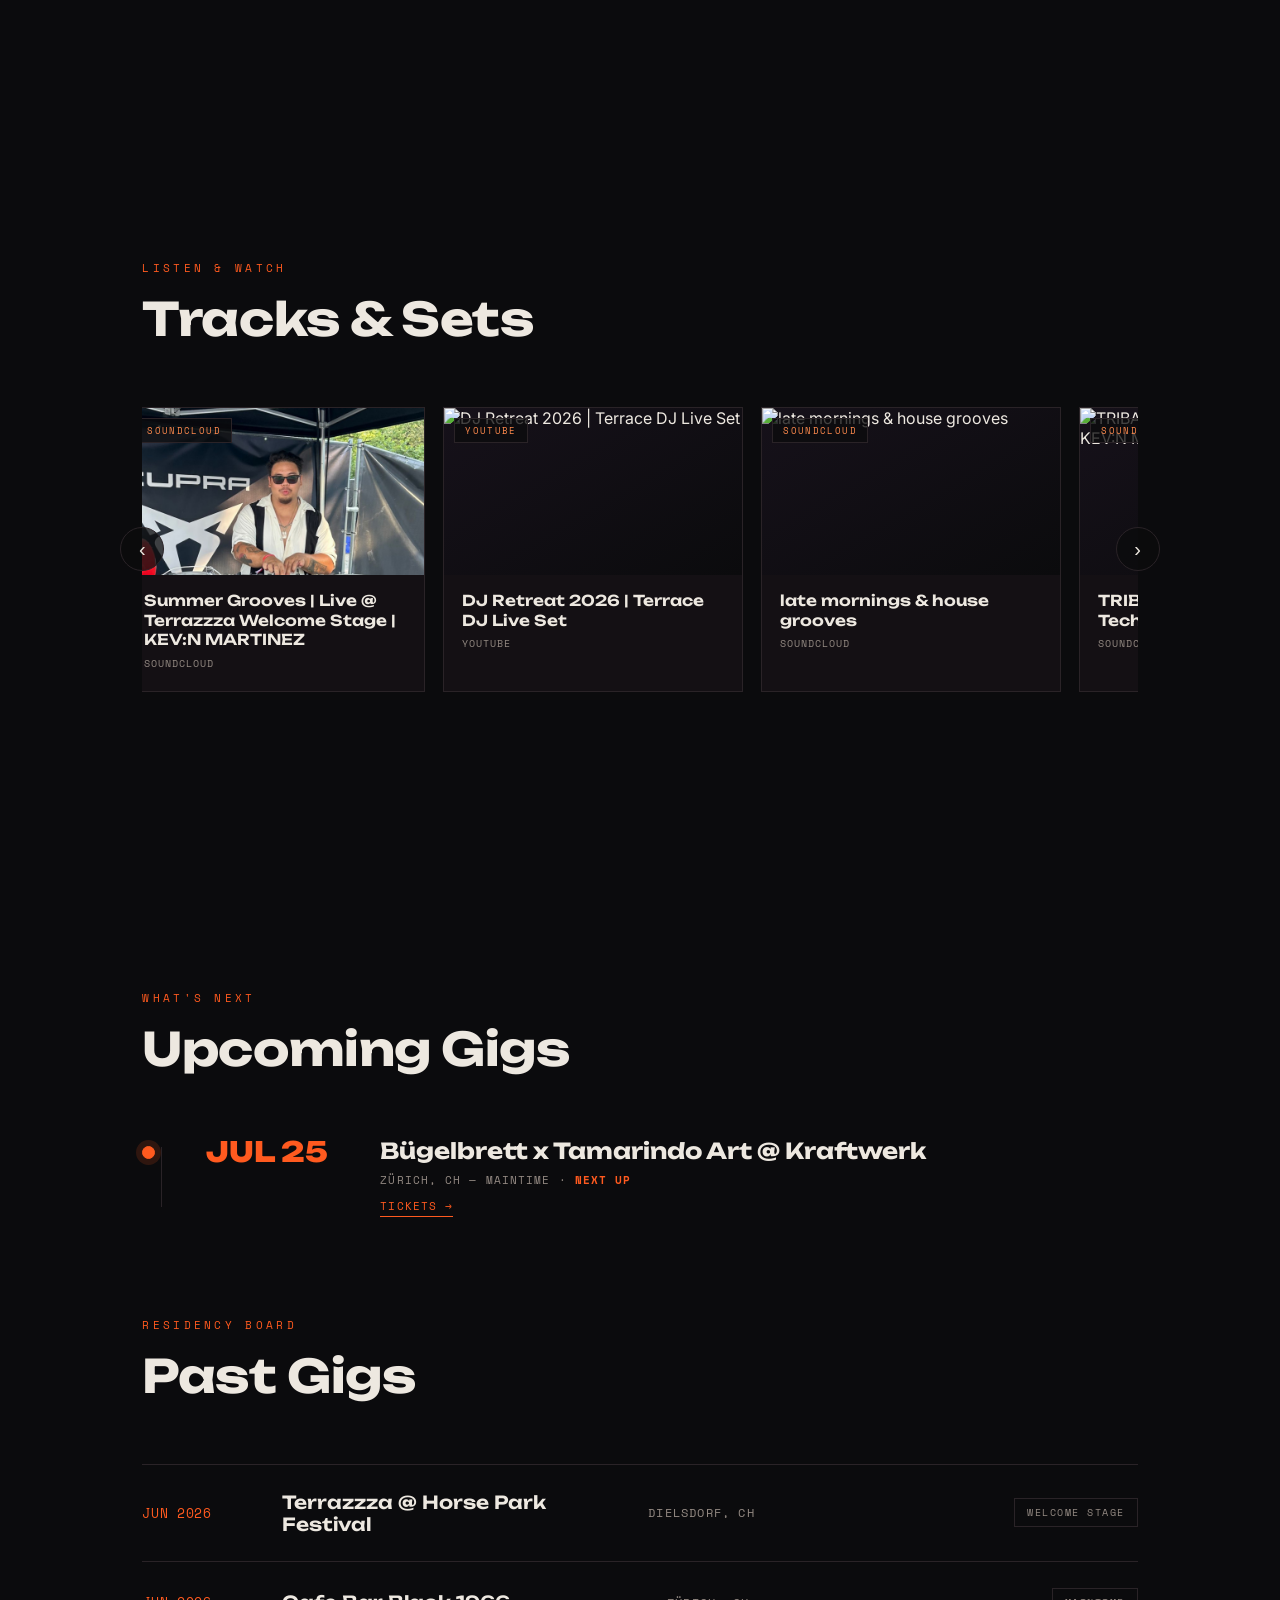
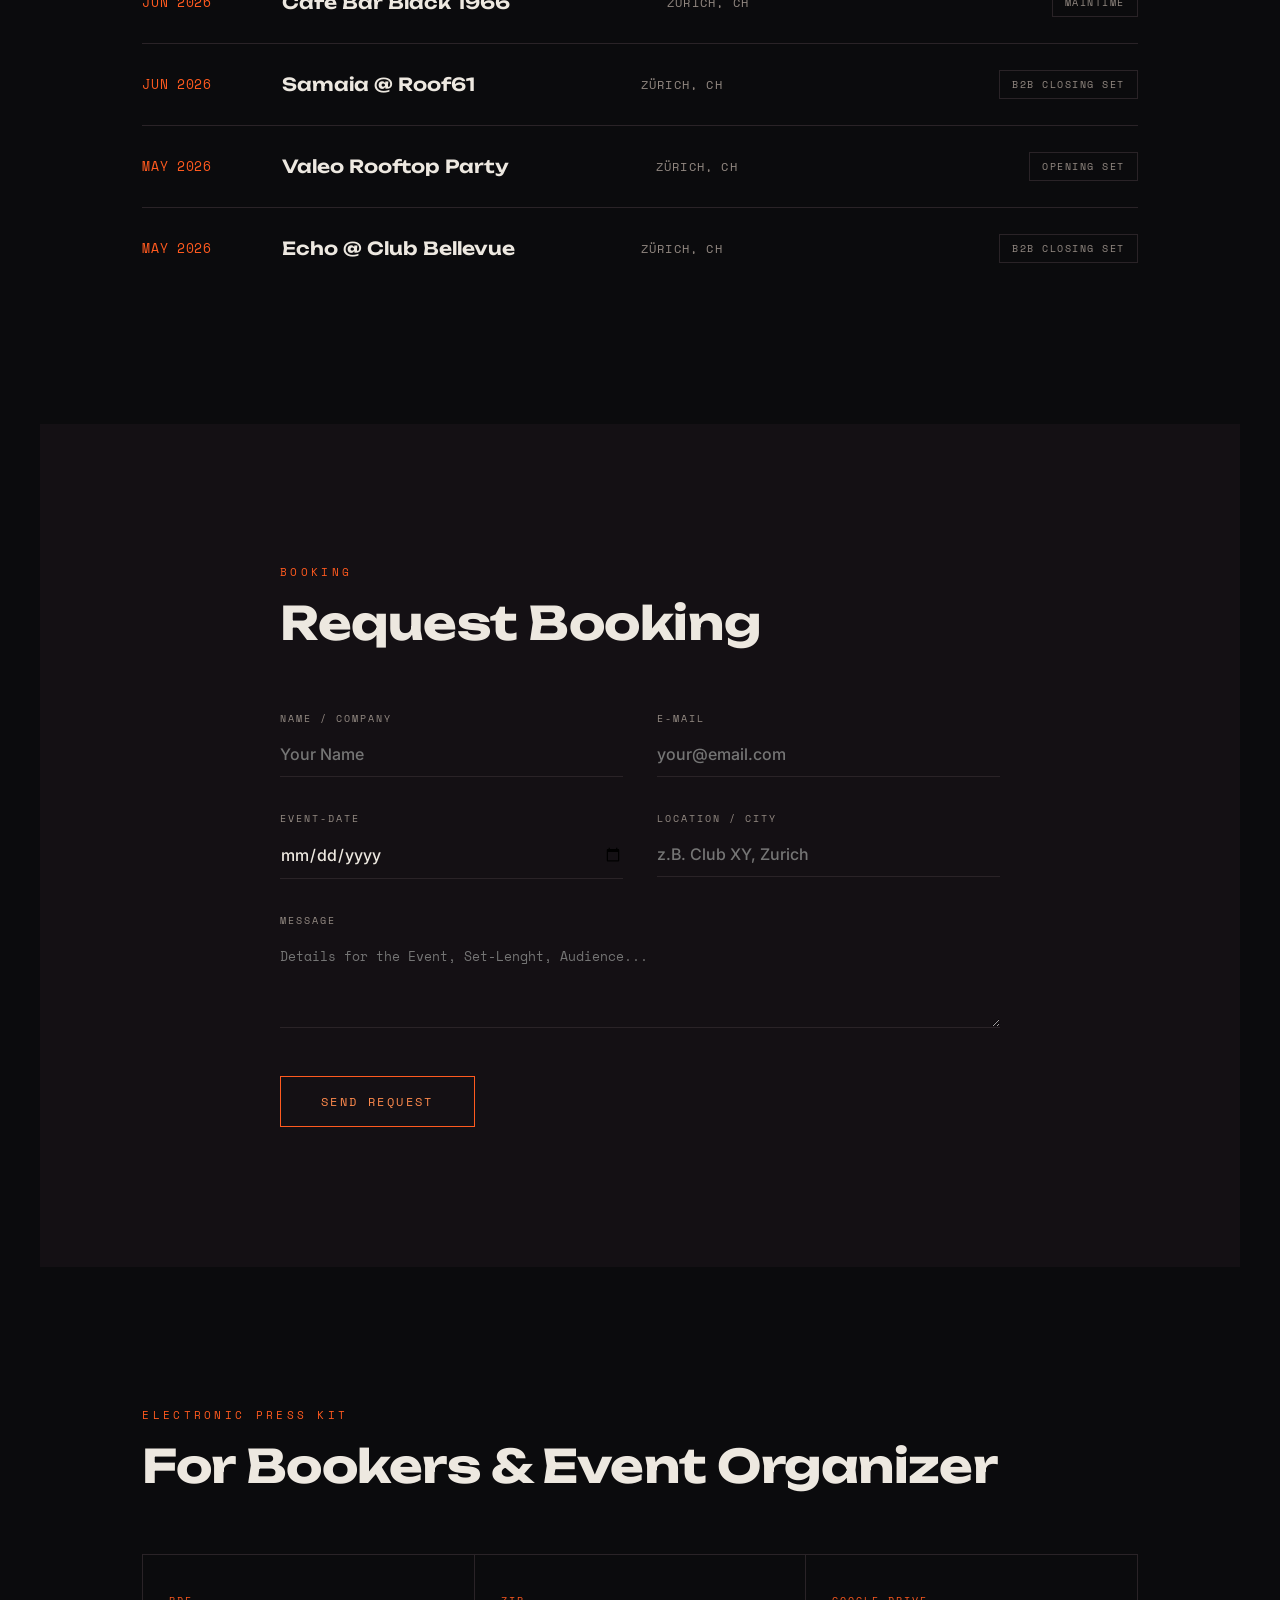
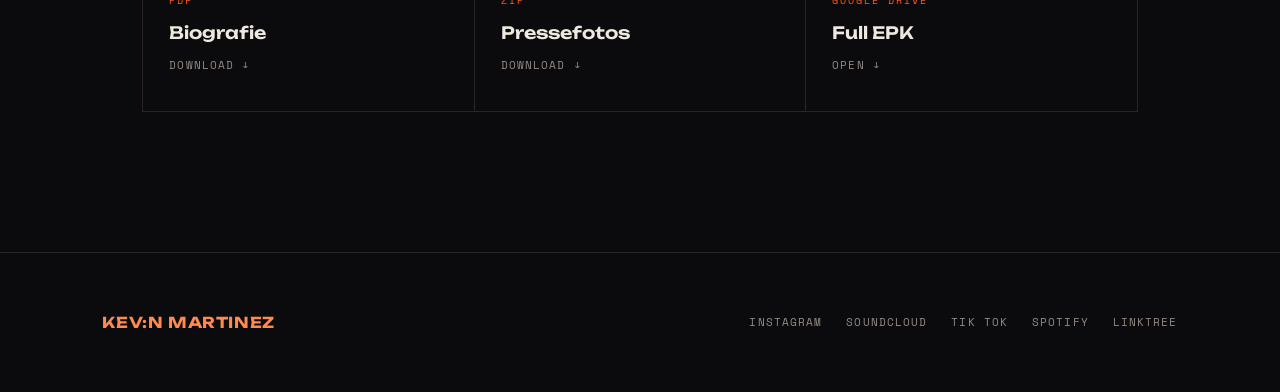
==== commit 403cc605: "change" ====
--- a/index.html
+++ b/index.html
@@ -273,6 +273,12 @@
     text-transform:uppercase; color:var(--text-dim);
   }
   .timeline-content .meta .next-tag{ color:var(--accent); font-weight:700; }
+  .timeline-content .ticket-link{
+    display:inline-block; margin-top:10px; font-family:'Space Mono', monospace; font-size:11px;
+    letter-spacing:0.1em; text-transform:uppercase; color:var(--accent); text-decoration:none;
+    border-bottom:1px solid var(--accent); padding-bottom:2px; transition:opacity 0.2s;
+  }
+  .timeline-content .ticket-link:hover{ opacity:0.7; }
 
   /* ===== Residency board (past gigs) — signature element ===== */
   .board{ border-top:1px solid var(--line); }
@@ -355,7 +361,7 @@
   <div class="hero-bg"></div>
   <div class="hero-overlay"></div>
   <div class="hero-content">
-    <span class="eyebrow">Tech-House · Afro Tech</span>
+    <span class="eyebrow">House · Afro Tech</span>
     <h1>KEV<span class="colon">:</span>N<br>MARTINEZ</h1>
     <div class="sub">Zurich <span>—</span> Available for Bookings Worldwide</div>
   </div>
@@ -490,7 +496,7 @@
   // "NEXT UP"-Marker). date-Format: "JUL 11" (Monat + Tag).
   // ============================================================
   const UPCOMING_LIST = [
-    { date:"JUL 25", venue:"Bügelbrett x Tamarindo Art @ Kraftwerk",        city:"Zürich, CH", tag:"Maintime" },
+    { date:"JUL 25", venue:"Bügelbrett x Tamarindo Art @ Kraftwerk",        city:"Zürich, CH", tag:"Maintime", ticket:"https://eventfrog.ch/en/p/festivals/electronic/open-air-daydance-kraftwerk-zurich-7475659283088028458.html" },
   ];
 
   // ============================================================
@@ -626,6 +632,7 @@
       <div class="timeline-content">
         <h3>${g.venue}</h3>
         <div class="meta">${g.city} — ${g.tag}${i === 0 ? ' · <span class="next-tag">NEXT UP</span>' : ''}</div>
+        ${g.ticket ? `<a class="ticket-link" href="${g.ticket}" target="_blank" rel="noopener">Tickets →</a>` : ''}
       </div>
     </div>
   `).join('');
